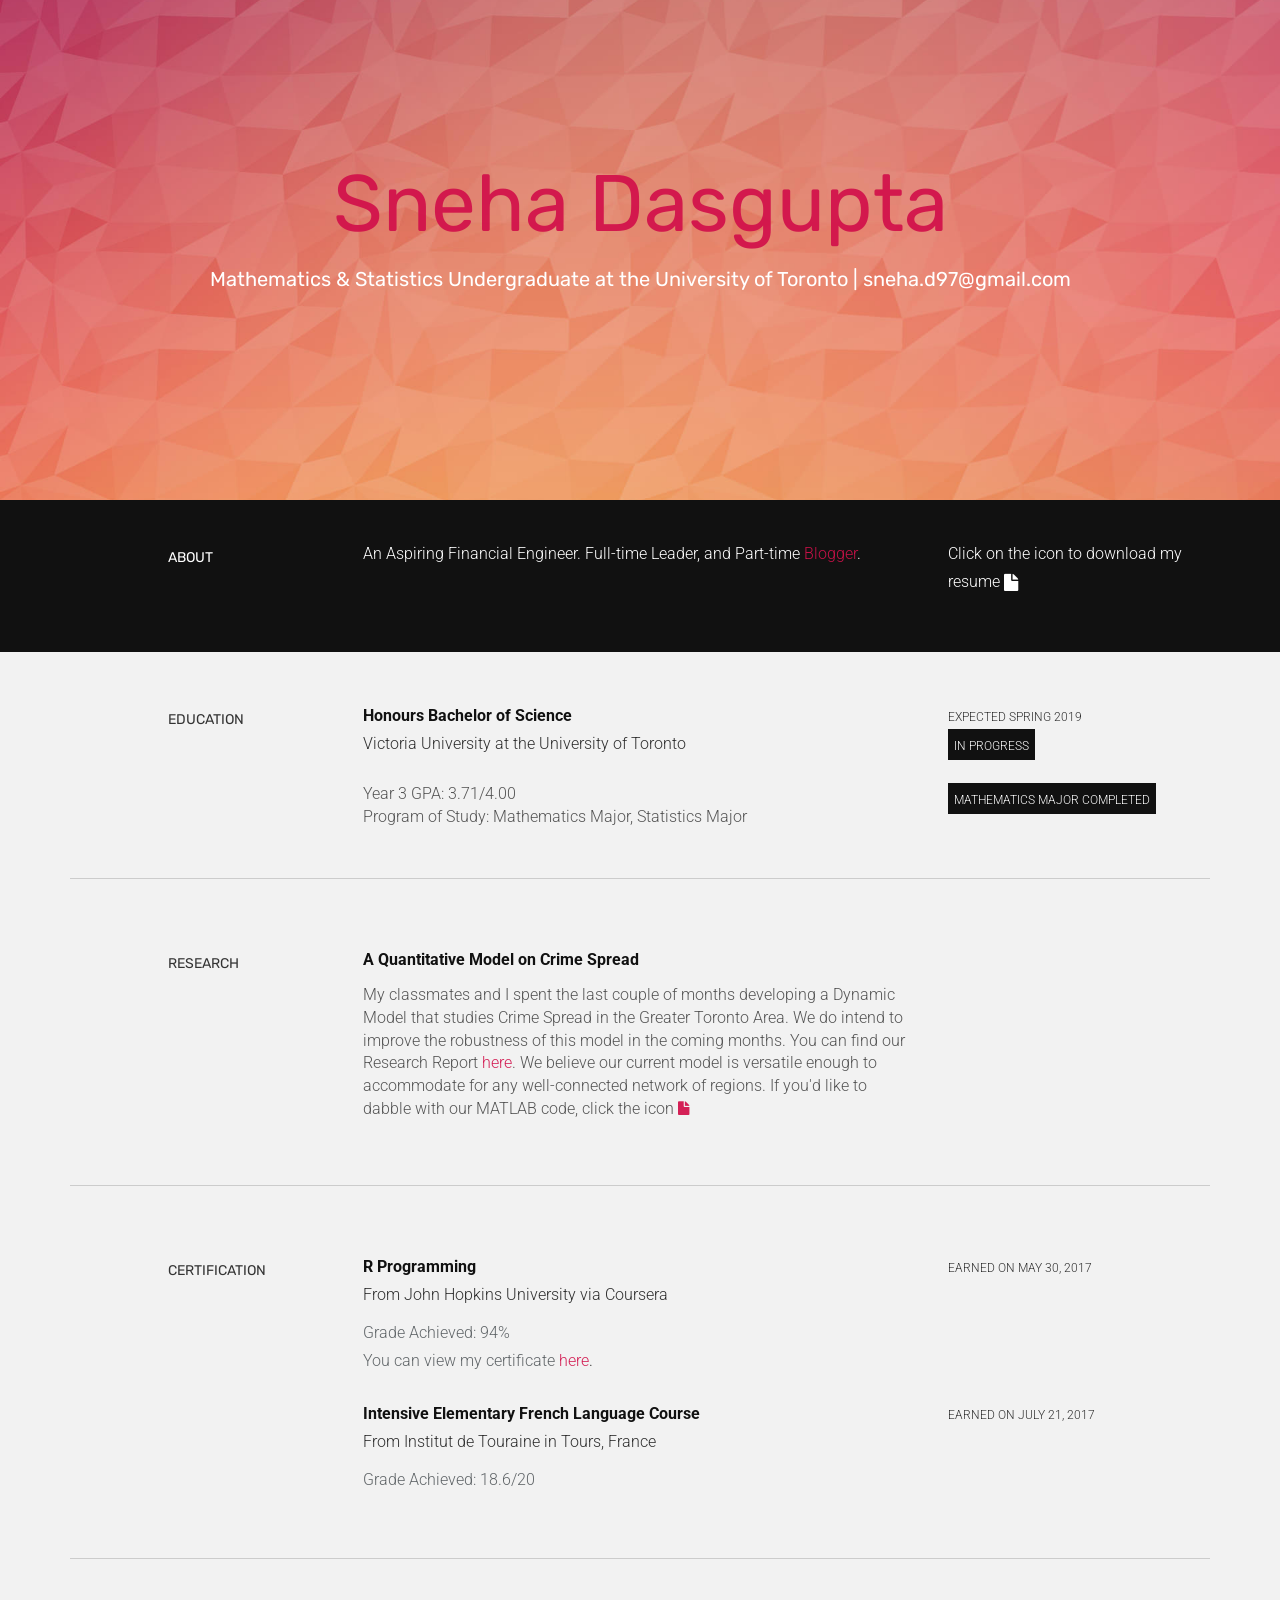
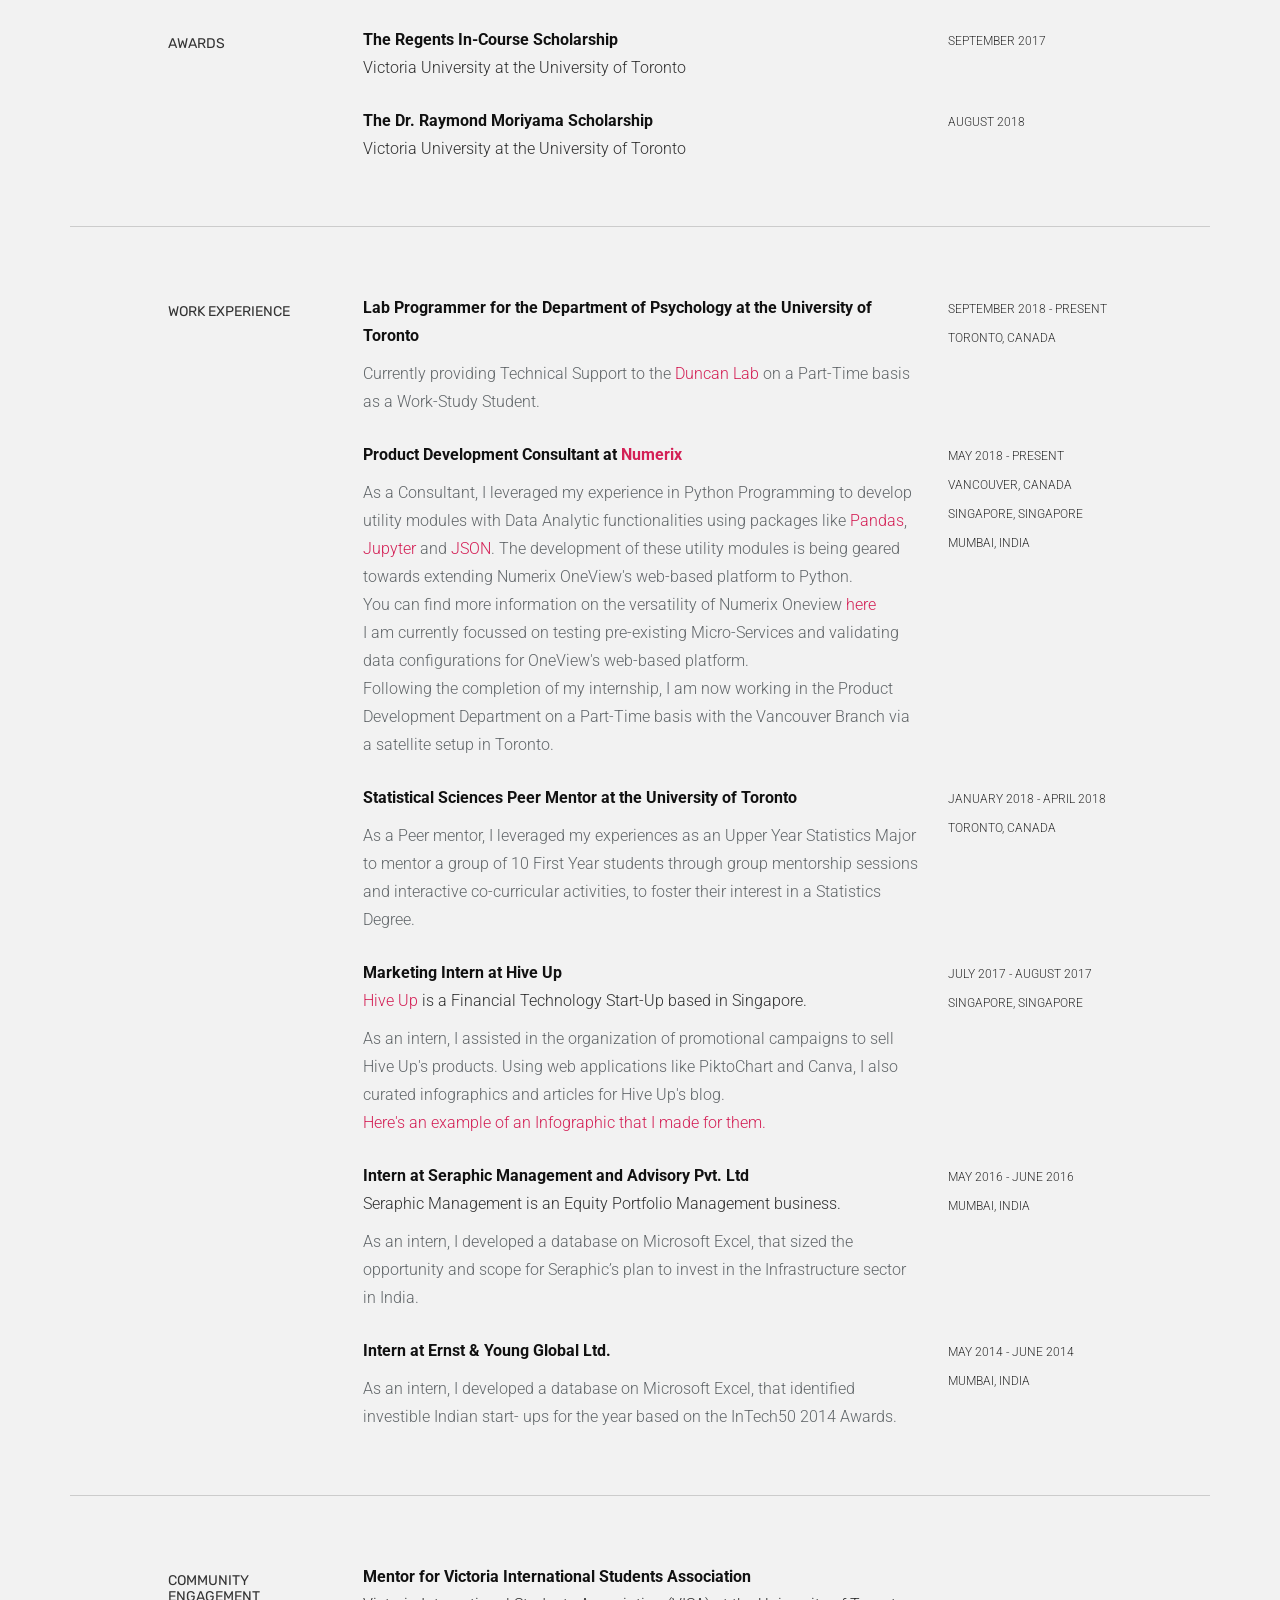
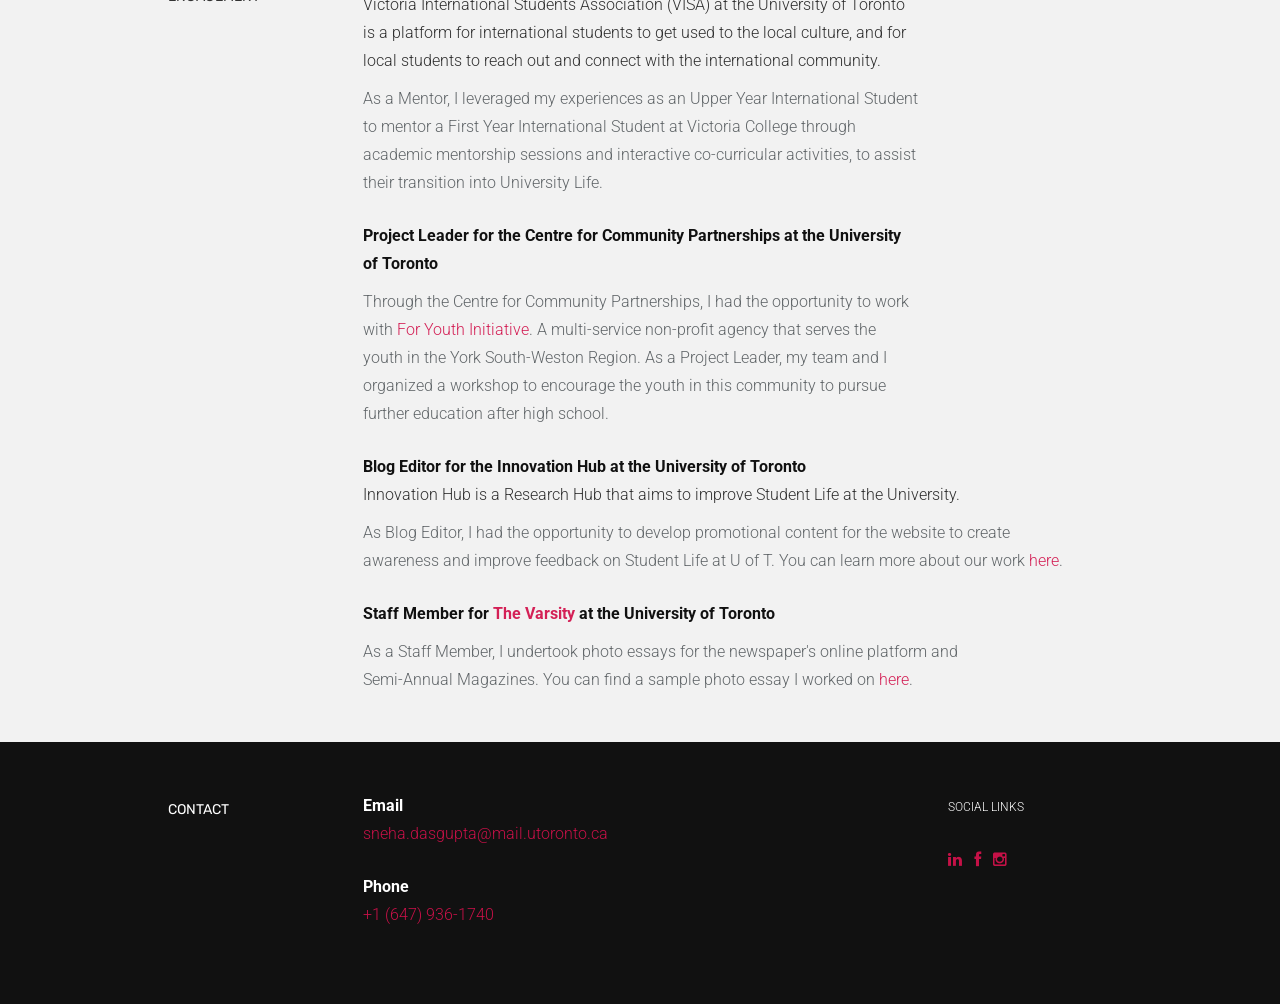
==== index.html @ b95db313 "minor edits" ====
﻿<!DOCTYPE html>
<html lang="en">
 <head>
    <meta charset="utf-8">
    <meta name="viewport" content="width=device-width, initial-scale=1.0, maximum-scale=1.0, user-scalable=no">	
    <!-- OPTIONAL: description -->
    <meta name="description" content="Personal Website">
    <!-- OPTIONAL: author -->
    <meta name="author" content="Sneha Dasgupta">
    <link rel="shortcut icon" href="favicon.ico">
    <link rel="apple-touch-icon" href="icon.png" />
   <title>Sneha Dasgupta</title>
   <!-- Bootstrap core CSS -->
   <link href="css/bootstrap.css" rel="stylesheet">
   <link rel="stylesheet" href="css/font-awesome.min.css">

   <!-- Link the main.css stylesheet -->
   <link href="css/main.css" rel="stylesheet">
   
   <!-- OPTIONAL: Google Fonts (don't forget to edit main.css also) -->
   <link href="https://fonts.googleapis.com/css?family=Roboto:300,400,700|Rubik:400" rel="stylesheet">

   <!-- HTML5 shim and Respond.js IE8 support of HTML5 elements and media queries -->
   <!--[if lt IE 9]>
     <script src="js/html5shiv.js"></script>
     <script src="js/respond.min.js"></script>
   <![endif]-->
 </head>
 <body>



   <div class="header" id="headerwrap">
     <div class="container">
       <div class="row centered">
         <div class="col-lg-12">
           <h1><a href="https://www.linkedin.com/in/sneha-dasgupta/"> Sneha Dasgupta</a></h1>
           <h3>Mathematics & Statistics Undergraduate at the University of Toronto | 
            <a href="mailto:sneha.d97@gmail.com">sneha.d97@gmail.com</a>
           </h3>
         </div><!--/.col-lg-12-->
       </div><!--/.row-->
     </div><!--/.container-->
   </div><!--/.#headerwrap-->

<section id="about" name="about"></section>
 <div class="about">
   <div class="container">
     <div class="row"> 
       <div class="col-lg-2 col-lg-offset-1">
         <h5>ABOUT</h5>
       </div>
       <div class="col-lg-6">
<p>An Aspiring Financial Engineer. Full-time Leader, and Part-time <a href="https://thehollowaesthetician.blogspot.sg/">Blogger</a>.</p>
</div>
       <div class="col-lg-3">
         <p>Click on the icon to download my resume <a href="my-resume.pdf"><i class="icon-file"></i> <sm></sm></a></p>
       </div>
 
     </div><!--/.row-->
   </div><!--/.container-->
 </div><!--/ #intro-->


<section id="resume" name="resume"></section>
  <!-- EDUCATION SECTION -->
  <div class="container desc">
    <div class="row">

        <div class="col-lg-2 col-lg-offset-1">
          <h5>EDUCATION</h5>
        </div>
        <!-- EDIT: education line 1 -->
        <div class="col-lg-6">
          <p><t>Honours Bachelor of Science</t><br/>
            Victoria University at the University of Toronto
            <!--<br/><i>Extra info here</i>-->
          </p> Year 3 GPA: 3.71/4.00
          <br />Program of Study: Mathematics Major, Statistics Major
        </div>
        <div class="col-lg-3">
          <p><sm>Expected SPRING 2019</sm><br/>
          <imp><sm>IN PROGRESS</sm></imp>
          <p><imp><sm>MATHEMATICS MAJOR COMPLETED</sm></imp></p>
          </p>
        </div>
  
    </div><!--/.row -->
    <br>
    <hr>
  </div><!--/.container -->

  <!-- RESEARCH SECTION -->
  <div class="container desc">
    <div class="row">

        <div class="col-lg-2 col-lg-offset-1">
          <h5>RESEARCH</h5>
        </div>
        <!-- EDIT: Research 1 -->
        <div class="col-lg-6">
          <p class="tight"><t> A Quantitative Model on Crime Spread </t><br/>
            </p>My classmates and I spent the last couple of months developing a Dynamic Model that studies Crime Spread in the Greater Toronto Area. 
            We do intend to improve the robustness of this model in the coming months.
            You can find our Research Report 
            <a href="Final Final Research Report.pdf">here</sm></a>.
            We believe our current model is versatile enough to accommodate for any well-connected network of regions. 
            If you'd like to dabble with our MATLAB code, click the icon <a href="crimespread_code.zip"><i class="icon-file"></i></sm></a>
          </p>
        </div>
      </div><!--/.row -->
      <br>
      <hr>
    </div><!--/.container -->
        

  <!-- CERTIFICATION SECTION -->
  <div class="container desc">
    <div class="row">

        <div class="col-lg-2 col-lg-offset-1">
          <h5>CERTIFICATION</h5>
        </div>
        <!-- EDIT: Certification 1 -->
        <div class="col-lg-6">
          <p class="tight"><t>R Programming </t><br/>
            From John Hopkins University via Coursera <br/>
          </p>
          <p><more>Grade Achieved: 94%
             <br />You can view my certificate <a href="https://www.coursera.org/account/accomplishments/certificate/DACB7MJFT7QN">here</a></more>.</p>
        </div>
        <div class="col-lg-3">
          <p><sm>Earned on May 30, 2017 <br />
        </div>
        
        <!-- EDIT: Certification 2-->
        <div class="col-lg-6 col-lg-offset-3">
          <p class="tight"><t>Intensive Elementary French Language Course</t><br/>
            From Institut de Touraine in Tours, France<br/>
          </p>
          <p><more>Grade Achieved: 18.6/20 </more></p>
        </div>
        <div class="col-lg-3">
          <p><sm>Earned on July 21, 2017 <br />
        </div>
    </div><!--/.row -->
    <br>
    <hr>
  </div><!--/.container -->

  <!-- AWARDS SECTION -->
  <div class="container desc">
    <div class="row">
        <div class="col-lg-2 col-lg-offset-1">
          <h5>AWARDS</h5>
        </div>

        <!-- EDIT: awards line 1-->
        <div class="col-lg-6">
          <p><t>The Regents In-Course Scholarship</t><br/>
            Victoria University at the University of Toronto<br/>
          </p>
        </div>
        <div class="col-lg-3">
          <p><sm>SEPTEMBER 2017</sm></p>
        </div>
        <div class="col-lg-6 col-lg-offset-3">
          <p><t>The Dr. Raymond Moriyama Scholarship</t><br/>
            Victoria University at the University of Toronto<br/>
          </p>
        </div>
        <div class="col-lg-3">
          <p><sm>AUGUST 2018</sm></p>
        </div>
    
    </div><!--/.row -->
    <br>
    <hr>
  </div><!--/.container -->
  
  <!-- WORK SECTION -->
  <div class="container desc">
    <div class="row">

        <div class="col-lg-2 col-lg-offset-1">
          <h5>WORK EXPERIENCE</h5>
        </div>
        <!-- EDIT: work line 1 -->
        <div class="col-lg-6">
          <p class="tight">
              <t>Lab Programmer for the Department of Psychology at the University of Toronto</t><br />
          </p>
          <p>
              <more>
                Currently providing Technical Support to the <a href="http://duncanlab.org/">Duncan Lab</a> on a Part-Time basis as a Work-Study Student.
</more>
          </p>
      </div>
        <div class="col-lg-3"> 
          <p><sm>SEPTEMBER 2018 - PRESENT <br />TORONTO, CANADA</sm></p>
      </div>
        <div class="col-lg-6 col-lg-offset-3">
            <p class="tight">
                <t>Product Development Consultant at<a href="http://www.numerix.com/"> Numerix</a></t><br />
            </p>
            <p>
                <more>
                    As a Consultant, I leveraged my experience in Python Programming to develop utility modules with Data Analytic functionalities using packages like <a href="https://pandas.pydata.org/pandas-docs/stable/index.html"> Pandas</a>, <a href="https://jupyter-notebook.readthedocs.io/en/stable/">
    Jupyter</a> and <a href="https://docs.python.org/3/library/json.html">JSON</a>. The development of these utility modules is being geared towards extending Numerix OneView's web-based platform to Python.<br /> You can find more information on the versatility of Numerix Oneview <a href="https://www.numerix.com/product/numerix-oneview-enterprise-platform"> here</a><br />
    I am currently focussed on testing pre-existing Micro-Services and validating data configurations for OneView's web-based platform.<br />
    Following the completion of my internship, I am now working in the Product Development Department on a Part-Time basis with the Vancouver Branch via a satellite setup in Toronto.
</more>
            </p>
        </div>
          <div class="col-lg-3"> 
            <p><sm>MAY 2018 - PRESENT <br />VANCOUVER, CANADA<br />
           SINGAPORE, SINGAPORE<br /> MUMBAI, INDIA</sm></p>
        </div>

        <!-- EDIT: work line 2-->
        <div class="col-lg-6 col-lg-offset-3">
          <p class="tight"><t>Statistical Sciences Peer Mentor at the University of Toronto</t><br/>
          </p>
          <p><more> As a Peer mentor, I leveraged my experiences as an Upper Year Statistics Major to mentor a group of 10 First Year students through group
            mentorship sessions and interactive co-curricular activities, to foster their interest in a Statistics Degree.</more></p>
        </div>
        <div class="col-lg-3">
          <p><sm>JANUARY 2018 - APRIL 2018 <br />
         TORONTO, CANADA</sm></p>
        </div>

         <!-- EDIT: work line 3-->
         <div class="col-lg-6 col-lg-offset-3">
          <p class="tight"><t>Marketing Intern at Hive Up</t><br/>
            <a href="http://hive-up.com/">Hive Up</a> is a Financial Technology Start-Up based in Singapore. <br/>
          </p>
          <p><more>As an intern, I assisted in the organization of promotional campaigns to sell Hive Up's products. Using web applications like PiktoChart and Canva, I also curated infographics and articles for Hive Up's blog.<br/>
            <a href="http://hive-up.com/2017/08/18/what-is-a-fintech/">Here's an example of an Infographic that I made for them. </a> </more></p>
        </div>
        <div class="col-lg-3">
          <p><sm>JULY 2017 - AUGUST 2017 <br />
          SINGAPORE, SINGAPORE</sm></p>
        </div>

        <!-- EDIT: work line 4-->
        <div class="col-lg-6 col-lg-offset-3">
          <p class="tight"><t>Intern at Seraphic Management and Advisory Pvt. Ltd</t><br/>
            Seraphic Management is an Equity Portfolio Management business. <br/>
          </p>
          <p><more>As an intern, I developed a database on Microsoft Excel, that sized the opportunity and scope for Seraphic’s plan to invest in the Infrastructure sector in India. </more></p>
        </div>
        <div class="col-lg-3">
          <p><sm>MAY 2016 - JUNE 2016 <br />
          MUMBAI, INDIA</sm></p>
        </div>

        <!-- EDIT: work line 5-->
        <div class="col-lg-6 col-lg-offset-3">
          <p class="tight"><t>Intern at Ernst & Young Global Ltd.</t><br/>
          </p>
          <p><more>As an intern, I developed a database on Microsoft Excel, that identified investible Indian start-
            ups for the year based on the InTech50 2014 Awards.<br/> </more></p>
        </div>
        <div class="col-lg-3">
          <p><sm>MAY 2014 - JUNE 2014 <br />
          MUMBAI, INDIA</sm></p>
        </div>
        
    </div><!--/.row -->
    <br>
    <hr>
  </div><!--/.container -->

  <!-- COMMUNITY ENGAGEMENT SECTION -->
  <div class="container desc">
      <div class="row">

          <div class="col-lg-2 col-lg-offset-1">
              <h5>COMMUNITY ENGAGEMENT</h5>
          </div>
          <!-- EDIT: community engagement line 1 -->
          <div class="col-lg-6">
              <p class="tight">
                  <t>Mentor for Victoria International Students Association</t><br />
                  Victoria International Students Association (VISA) at the University of Toronto is a platform for international students to get used to the local culture, and for local students to reach out and connect with the international community.
              <p>
                  <more>
                      As a Mentor, I leveraged my experiences as an Upper Year International Student to mentor a First Year International Student at Victoria College through academic
                      mentorship sessions and interactive co-curricular activities, to assist their transition into University Life.
                  </more>
              </p>

          </div>
          <!-- EDIT: community engagement line 2-->
          <div class="col-lg-6 col-lg-offset-3">
              <p class="tight"><t>Project Leader for the Centre for Community Partnerships at the University of Toronto</t><br />
              <p>
                  <more>
                      Through the Centre for Community Partnerships, I had the opportunity to work with
                      <a href="http://www.foryouth.ca/">For Youth Initiative</a>. A multi-service non-profit agency that serves the youth in the York South-Weston Region.
                      As a Project Leader, my team and I organized a workshop to encourage the youth in this community to pursue further education after high school.
                  </more>
              </p>

          </div>

          <div class="col-lg-10 col-lg-offset-3">
              <p class="tight">
                  <t>Blog Editor for the Innovation Hub at the University of Toronto</t><br />
                  Innovation Hub is a Research Hub that aims to improve Student Life at the University.
              </p>
              <p>
                  <more>
                      As Blog Editor, I had the opportunity to develop promotional content for the website to create
                      <br /> awareness and improve feedback on Student Life at U of T. You can learn more
                      about our work
                      <a href="http://blogs.studentlife.utoronto.ca/innovationhub/">here</a>.
                  </more>
              </p>
          </div>
          <div class="col-lg-10 col-lg-offset-3">
              <p class="tight">
                  <t>Staff Member for <a href="">The Varsity</a> at the University of Toronto</t><br />
              </p>
              <p>
                  <more>
                      As a Staff Member, I undertook photo essays for the newspaper's online platform and </br> Semi-Annual Magazines. You can find a sample photo essay I worked on 
                      <a href="https://thevarsity.ca/2015/10/15/in-photos-we-day-toronto-2015/">here</a>.
                  </more>
              </p>
          </div>
      </div><!--/.row -->
      <br>
    </div><!--/.container -->


</body>

<section id="contact" name="contact"></section>
	<!--FOOTER DESCRIPTION -->
	<div id="footwrap" class="footer">
		<div class="container">
			<div class="row">
			
				<div class="col-lg-2 col-lg-offset-1">
					<h5>CONTACT</h5>
				</div>
				<!-- EDIT: email -->
				<div class="col-lg-6">
					<p><t>Email</t><br/>
						<a href="mailto:sneha.dasgupta@mail.utoronto.ca" class="mail">sneha.dasgupta@mail.utoronto.ca</a> <br/>
					</p>
					<!-- EDIT: phone number -->
					<p><t>Phone</t><br/>
						<a href="tel:+16479361740" class="tel">+1 (647) 936-1740</a> <br/>
					</p>
				</div>
				<div class="col-lg-3">
					<p><sm>SOCIAL LINKS</sm></p>
					<p>
            <!-- EDIT: Social Links. Replace # with your URL for each -->
            <a href="www.linkedin.com/in/sneha-dasgupta" target="_blank"><i class="icon-linkedin"></i></a>
            <a href="https://www.facebook.com/snehahahax" target="_blank"><i class="icon-facebook"></i></a>
						<a href="https://www.instagram.com/snehahah_/" target="_blank"><i class="icon-instagram"></i></a>
					</p>
				</div>
			</div><!--/.row -->
		</div><!--/.container -->
	</div><!--/ #footer -->


</html>
---- css/main.css ----
body {
  background-color: #f2f2f2;
  font-family: 'Roboto', sans-serif; /* OPTIONAL: Google Fonts - base font */
  font-weight: 300;
  font-size: 16px;
  color: #555;

  -webkit-font-smoothing: antialiased;
  -webkit-overflow-scrolling: touch;
}

/* Titles */
h1, h2, h3, h4, h5, h6 {
  font-family: 'Rubik', sans-serif; /* OPTIONAL: Google Fonts - title font */
  font-weight: 400;
  color: #333;
}

/* Paragraph & Typographic */
p {
  line-height: 28px;
  margin-bottom: 25px;
}

.centered {
    text-align: center;
}

/* Links */
a {
  color: rgba(209, 17, 75, 0.938);
  word-wrap: break-word;

  -webkit-transition: color 0.1s ease-in, background 0.1s ease-in;
  -moz-transition: color 0.1s ease-in, background 0.1s ease-in;
  -ms-transition: color 0.1s ease-in, background 0.1s ease-in;
  -o-transition: color 0.1s ease-in, background 0.1s ease-in;
  transition: color 0.1s ease-in, background 0.1s ease-in;
}

a:hover,
a:focus {
  color: #77112b;
  text-decoration: none;
  outline: 0;
}

a:before,
a:after {
  -webkit-transition: color 0.1s ease-in, background 0.1s ease-in;
  -moz-transition: color 0.1s ease-in, background 0.1s ease-in;
  -ms-transition: color 0.1s ease-in, background 0.1s ease-in;
  -o-transition: color 0.1s ease-in, background 0.1s ease-in;
  transition: color 0.1s ease-in, background 0.1s ease-in;
}

 hr {
  display: block;
  height: 1px;
  border: 0;
  border-top: 1px solid #ccc;
  margin: 1em 0;
  padding: 0;
}

/*---------------------------------------------------
  SECTION WRAPS
---------------------------------------------------*/

/* Header Wrap */
.header {
  background: #1CBCAD;
  background: url(../images/header-bg-3.jpg) no-repeat center top;
  padding-top:140px;
  text-align:center;
  background-attachment: relative;
  background-position: center center;
  min-height: 500px;
  width: 100%;
  
  -webkit-background-size: 100%;
  -moz-background-size: 100%;
  -o-background-size: 100%;
  background-size: 100%;

  -webkit-background-size: cover;
  -moz-background-size: cover;
  -o-background-size: cover;
  background-size: cover;
}

.header h1 {
  font-size: 80px;
  color: white;
  background: rgba(0,0,0,0);
}

.header h3 {
  font-size: 20px;
  color: white;
}

.header h3 a {
  color: #fff;
}

/* About Wrap */
.about {
  background: #111111;
  padding-top: 40px;
  padding-bottom: 30px;
  color: white;
} 

.about h5, p {
  color: white;
}

.about i {
  color: white;
  font-size: 20px;
  padding-right: 8px;
  vertical-align: middle;
}

.footer {
  background: #111111;
  padding-top: 50px;
  padding-bottom: 50px;
}

.footer p {
  color: white;
}

.footer h5 {
  color: white;
}

.footer t {
  font-weight: 700;
}

/* social icons: */
.footer i {
  padding-right: 8px;
  /*color: #1abc9c;*/
}

/* Global Values */

.desc {
  padding-top: 50px;
}

.desc p {
  color: #2f2f2f;
}

.desc t {
  color: #111111;
  font-weight: 700;
}

.desc imp {
  padding: 6px;
  color: white;
  background: #111111;
}

.desc more {
  color: #616669;
}


sm {
  font-size: 12px;
}

.desc .col-lg-3 {
  text-transform: uppercase;
}

.container .row p.tight {
  margin-bottom: 10px;
}

/* define some CSS3 animations: */
body {
  /* Addresses a small issue in webkit: http://bit.ly/NEdoDq */
  -webkit-backface-visibility: hidden;
}

.animated {
  -webkit-animation-duration: 1s;
  -moz-animation-duration: 1s;
  -o-animation-duration: 1s;
  animation-duration: 1s;
  -webkit-animation-fill-mode: both;
  -moz-animation-fill-mode: both;
  -o-animation-fill-mode: both;
  animation-fill-mode: both;
}

@-webkit-keyframes fadeIn {
  0% {
    opacity: 0; 
  }

  100% {
    opacity: 1; 
  }
}

@-moz-keyframes fadeIn {
  0% {
    opacity: 0;
  }

  100% {
    opacity: 1;
  }
}

@-o-keyframes fadeIn {
  0% {
    opacity: 0;
  }

  100% {
    opacity: 1;
  }
}

@keyframes fadeIn {
  0% {
    opacity: 0;
  }

  100% {
    opacity: 1;
  } 
}

.fadeIn {
  -webkit-animation-name: fadeIn;
  -moz-animation-name: fadeIn;
  -o-animation-name: fadeIn;
  animation-name: fadeIn;
}

/* 1 */
@-webkit-keyframes fadeInUp {
  0% {
    opacity: 0;
    -webkit-transform: translateY(20px);
  }

  100% {
    opacity: 1;
    -webkit-transform: translateY(0);
  }
}

@-moz-keyframes fadeInUp {
  0% {
    opacity: 0;
    -moz-transform: translateY(20px);
  }

  100% {
    opacity: 1;
    -moz-transform: translateY(0);
  }
}

@-o-keyframes fadeInUp {
  0% {
    opacity: 0;
    -o-transform: translateY(20px);
  }

  100% {
    opacity: 1;
    -o-transform: translateY(0);
  }
}

@keyframes fadeInUp {
  0% {
    opacity: 0;
    transform: translateY(20px);
  }

  100% {
    opacity: 1;
    transform: translateY(0);
  }
}

.fadeInUp {
  -webkit-animation-name: fadeInUp;
  -moz-animation-name: fadeInUp;
  -o-animation-name: fadeInUp;
  animation-name: fadeInUp;
  }
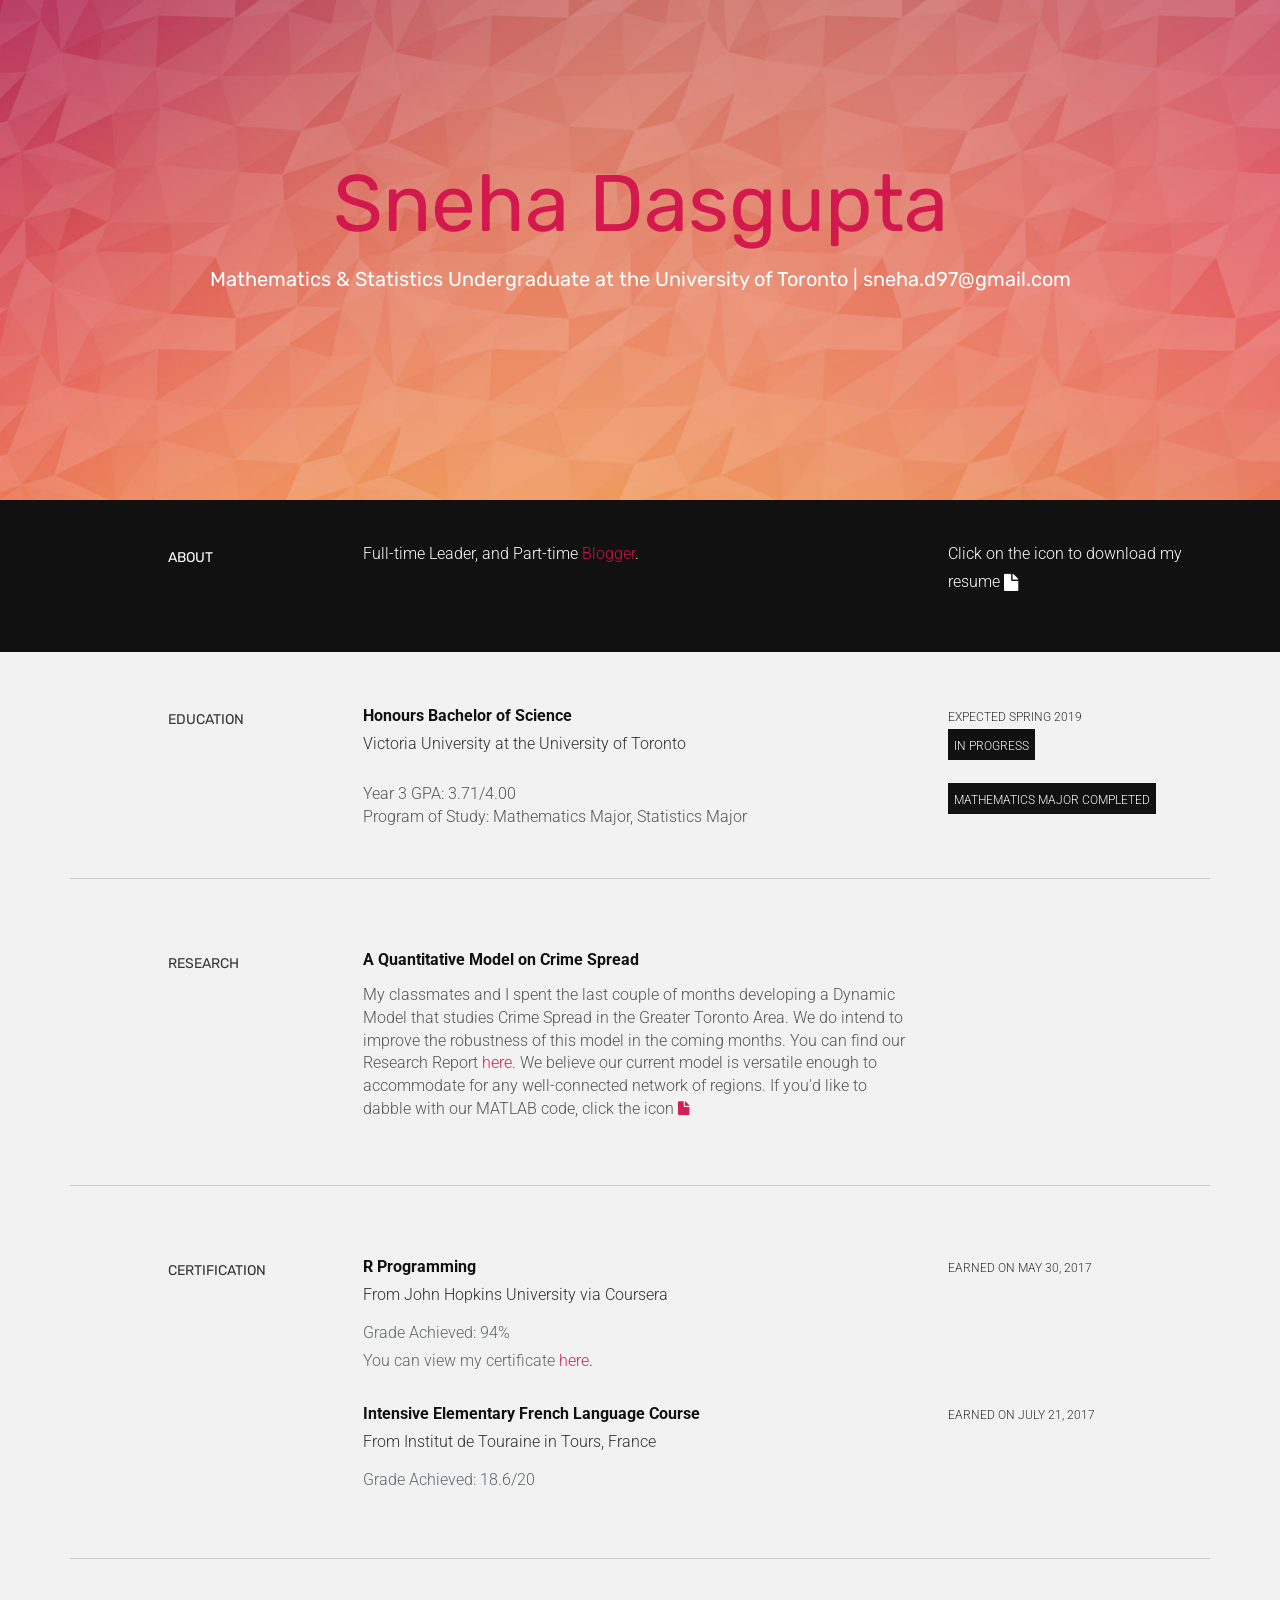
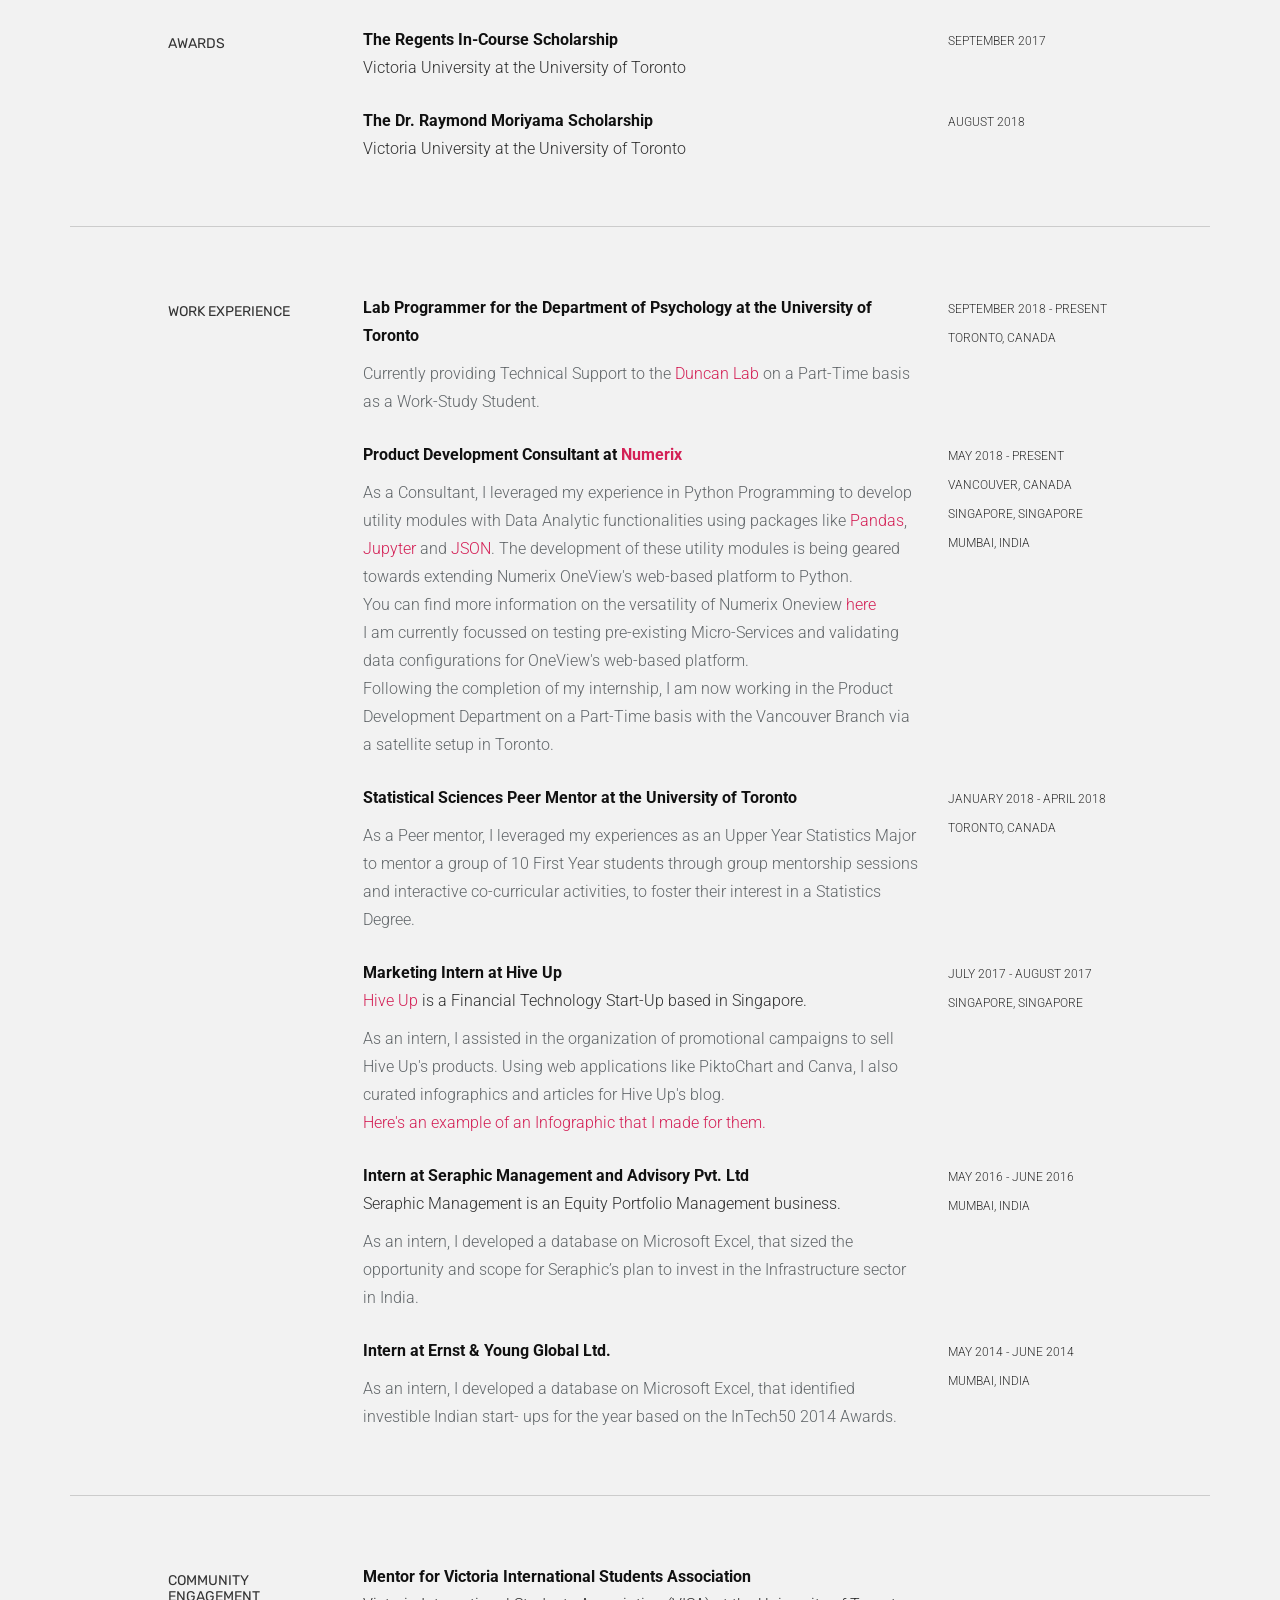
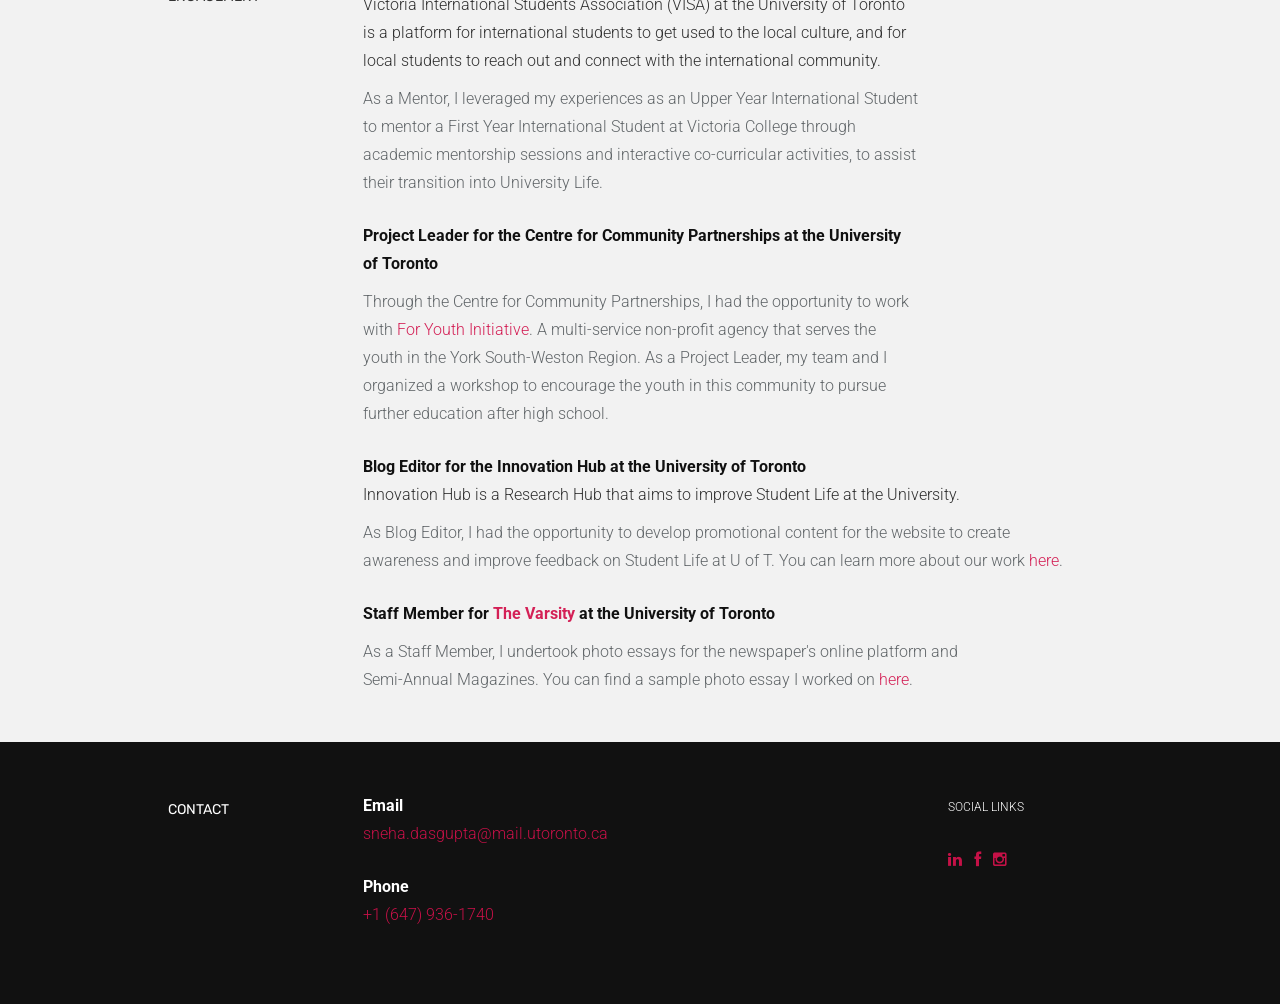
==== commit a976bf9e: "minor edit" ====
--- a/index.html
+++ b/index.html
@@ -51,7 +51,7 @@
          <h5>ABOUT</h5>
        </div>
        <div class="col-lg-6">
-<p>An Aspiring Financial Engineer. Full-time Leader, and Part-time <a href="https://thehollowaesthetician.blogspot.sg/">Blogger</a>.</p>
+<p>Full-time Leader, and Part-time <a href="https://thehollowaesthetician.blogspot.sg/">Blogger</a>.</p>
 </div>
        <div class="col-lg-3">
          <p>Click on the icon to download my resume <a href="my-resume.pdf"><i class="icon-file"></i> <sm></sm></a></p>
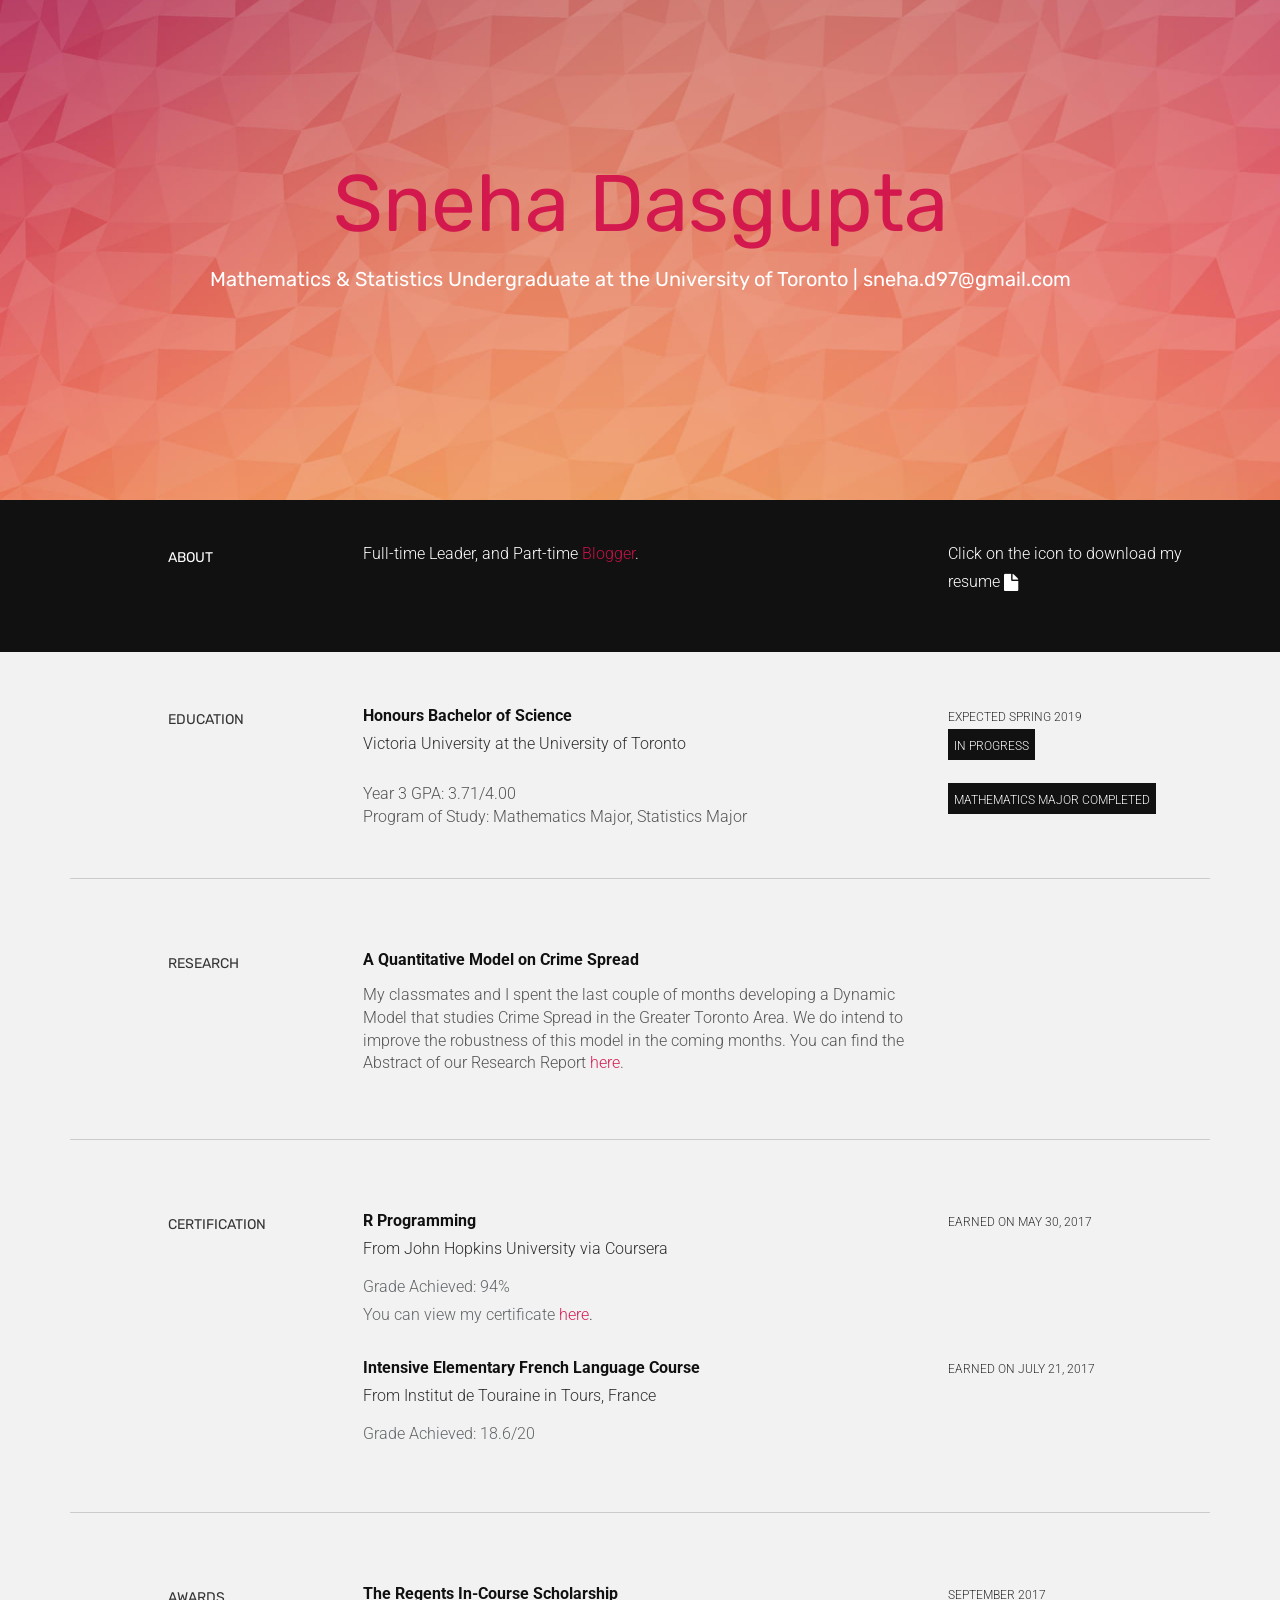
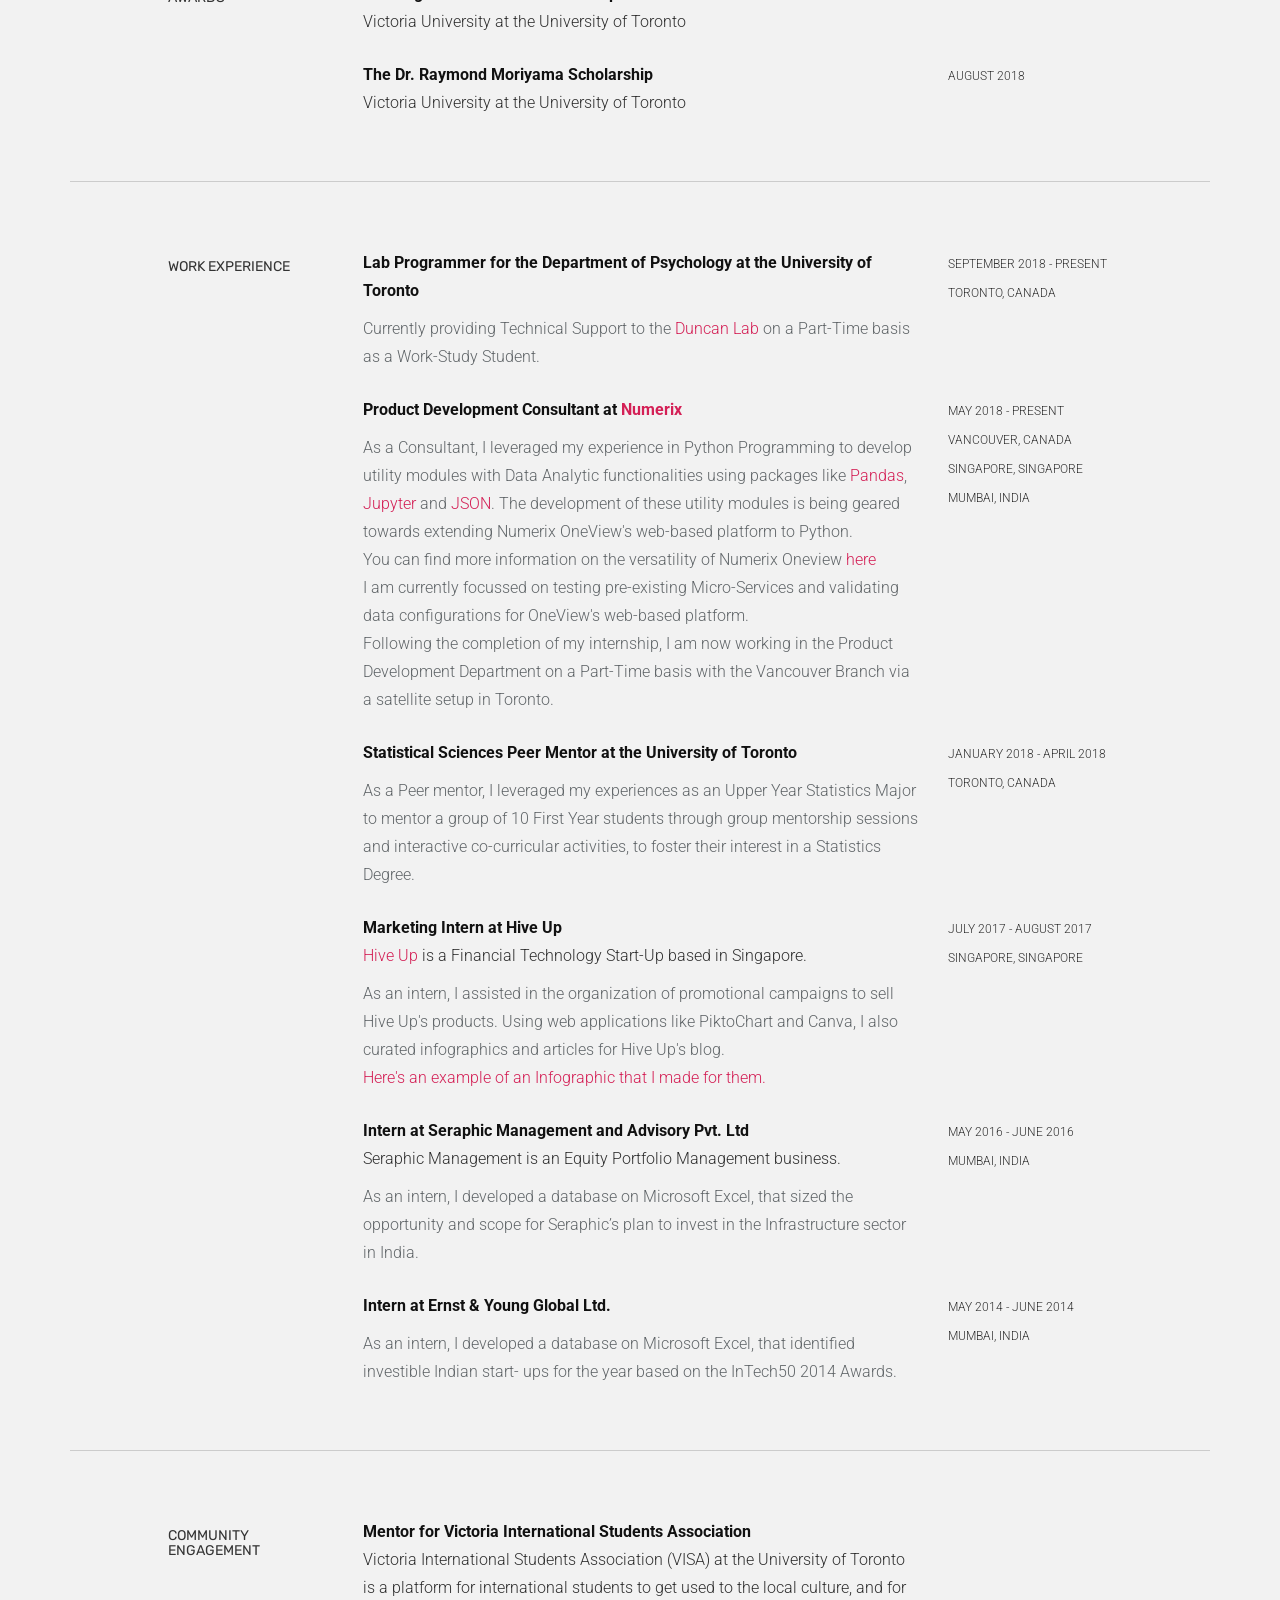
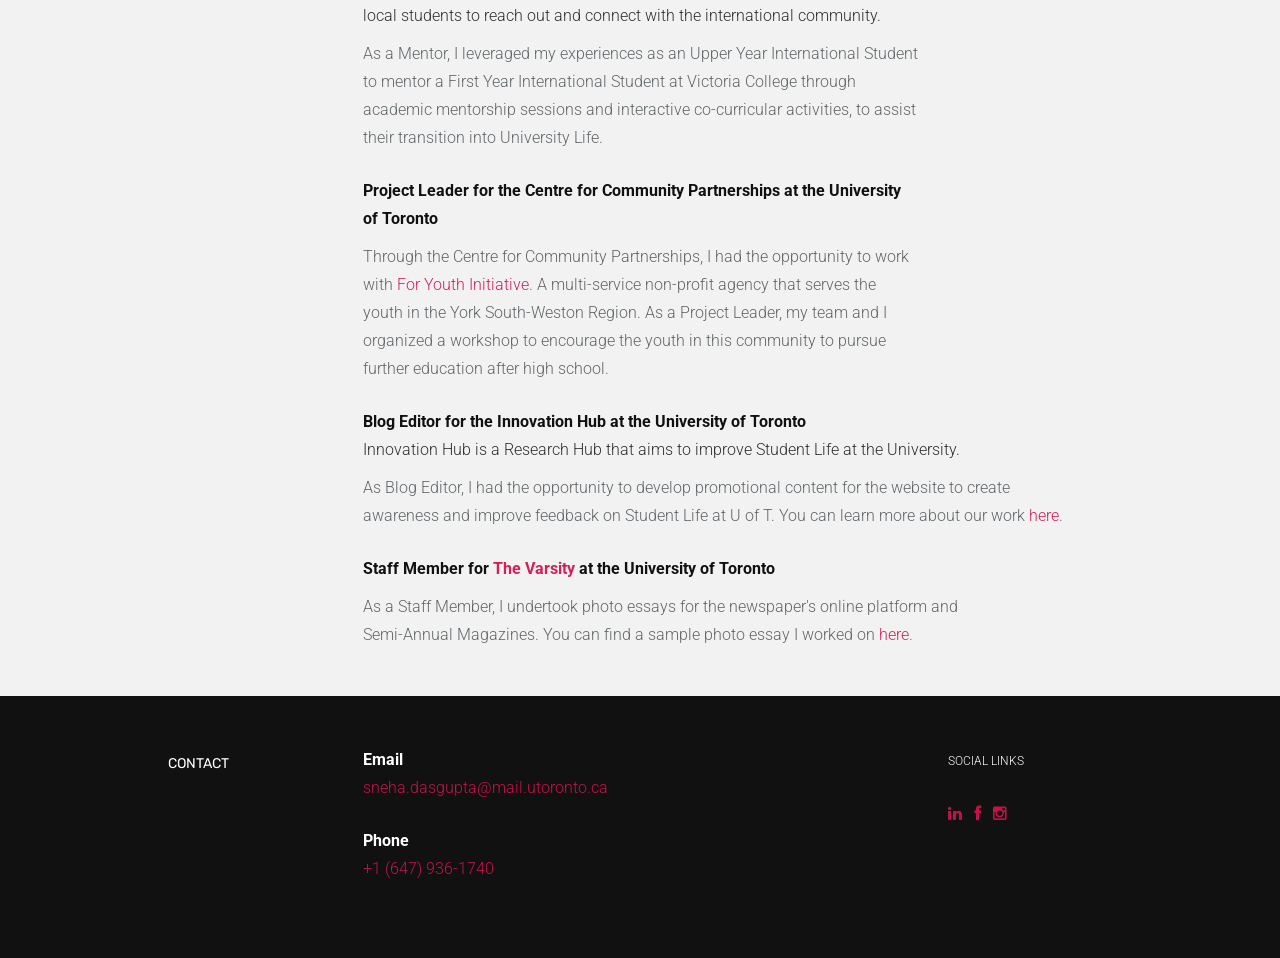
==== commit 979b5c01: "edited research paper stuff" ====
--- a/index.html
+++ b/index.html
@@ -102,10 +102,8 @@
           <p class="tight"><t> A Quantitative Model on Crime Spread </t><br/>
             </p>My classmates and I spent the last couple of months developing a Dynamic Model that studies Crime Spread in the Greater Toronto Area. 
             We do intend to improve the robustness of this model in the coming months.
-            You can find our Research Report 
-            <a href="Final Final Research Report.pdf">here</sm></a>.
-            We believe our current model is versatile enough to accommodate for any well-connected network of regions. 
-            If you'd like to dabble with our MATLAB code, click the icon <a href="crimespread_code.zip"><i class="icon-file"></i></sm></a>
+            You can find the Abstract of our Research Report 
+            <a href="REVISED ABSTRACT.pdf">here</sm></a>.
           </p>
         </div>
       </div><!--/.row -->
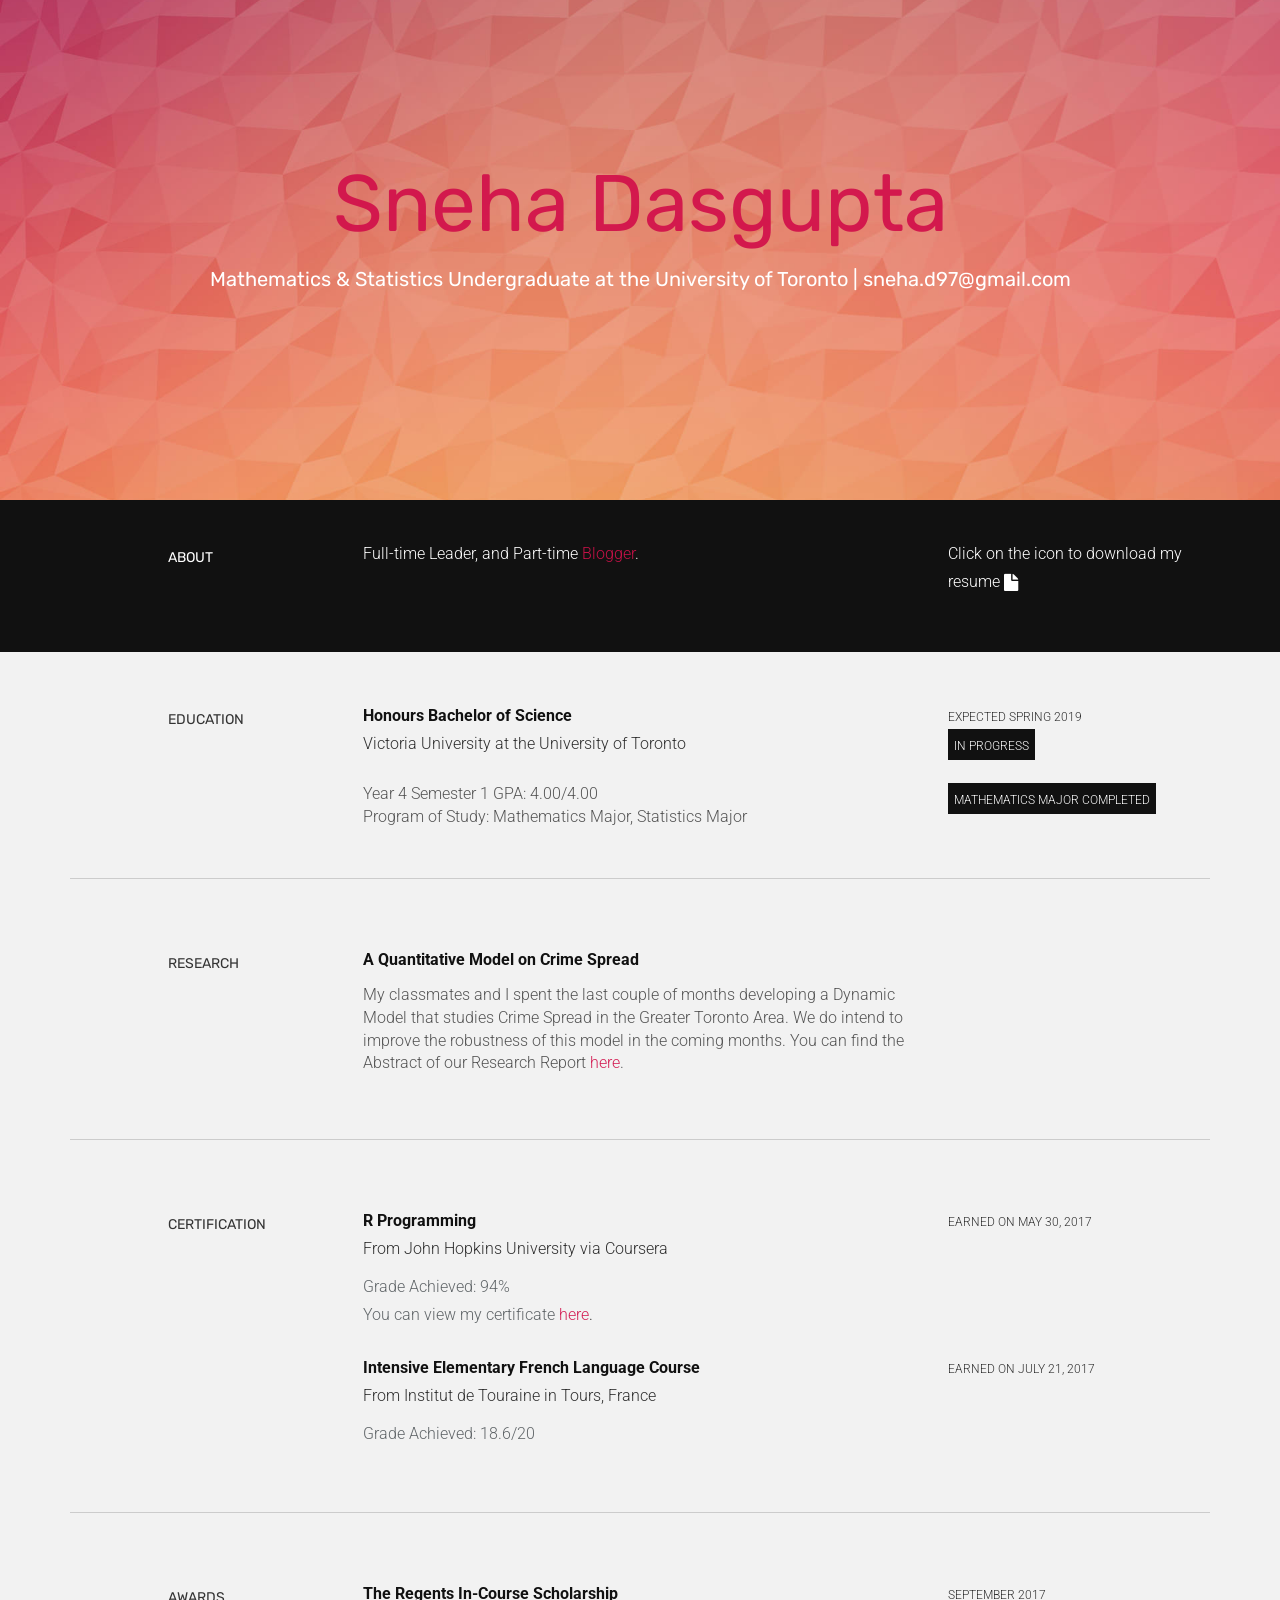
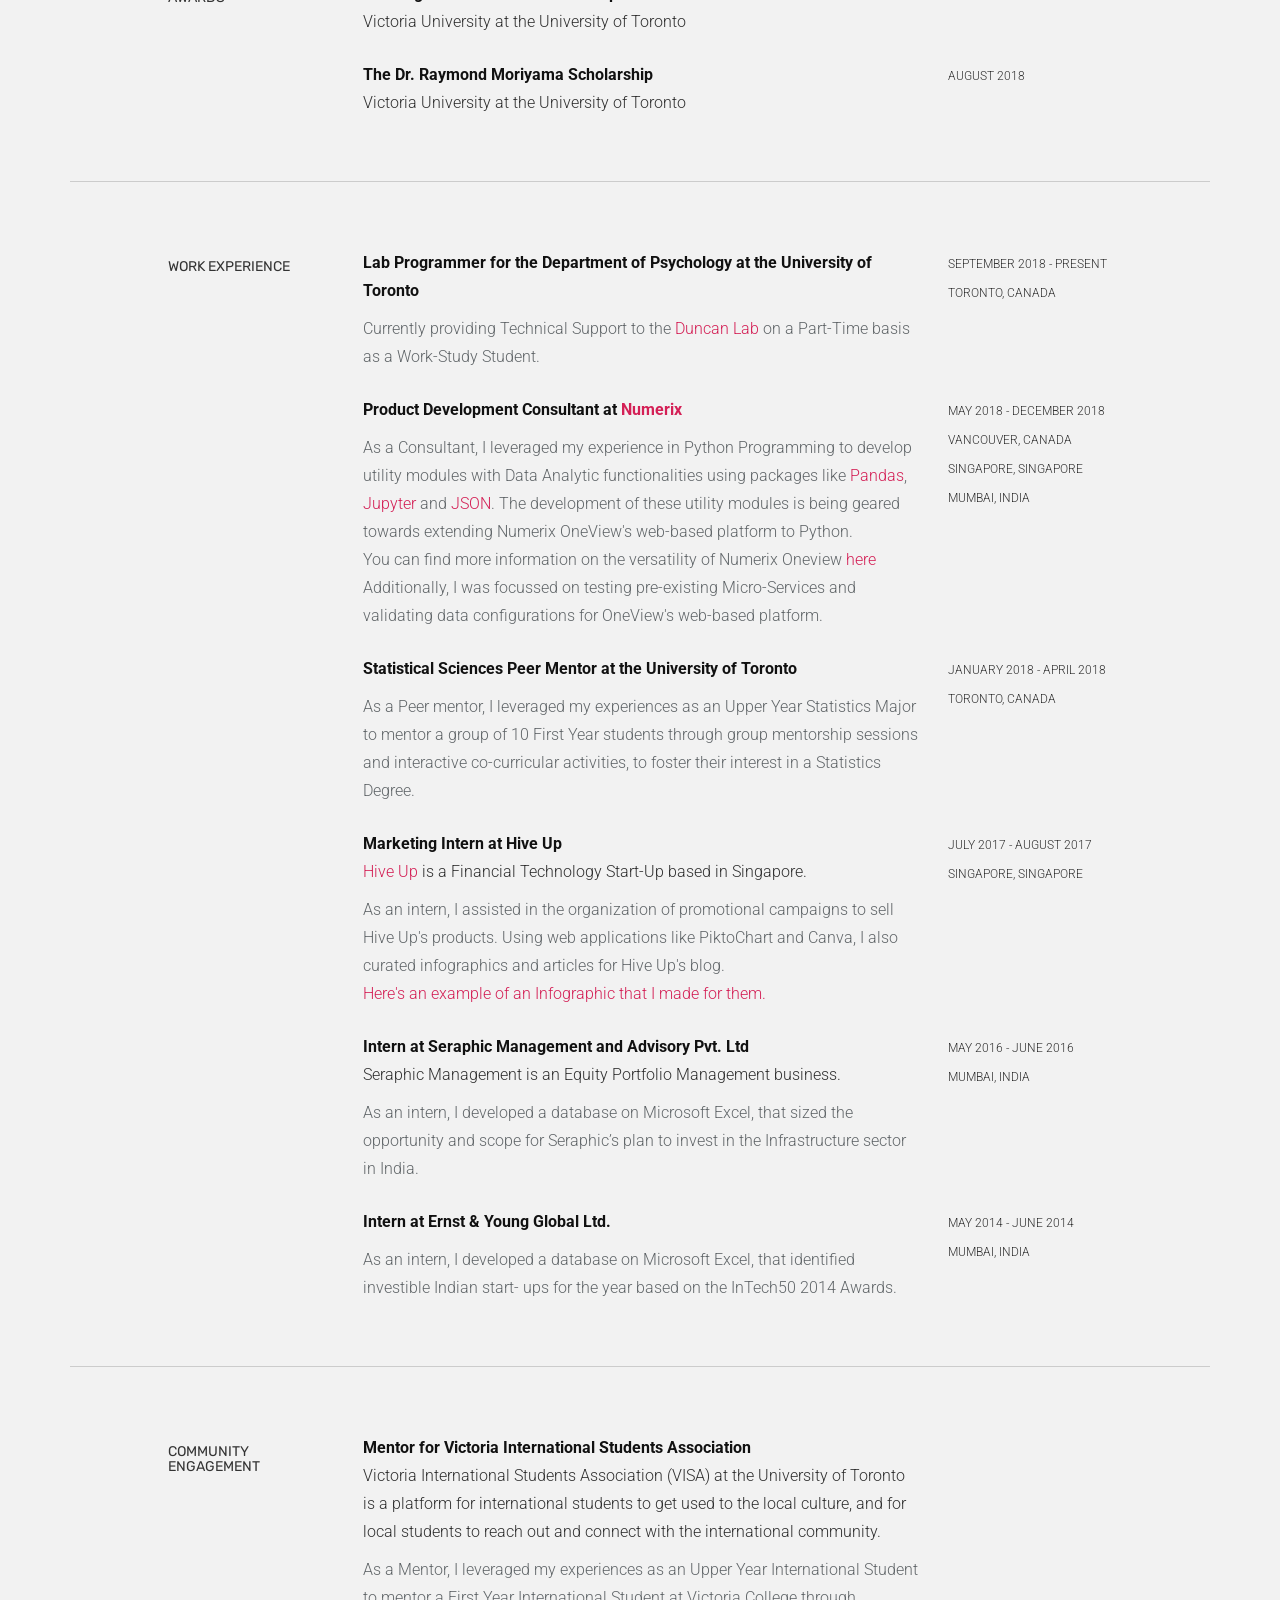
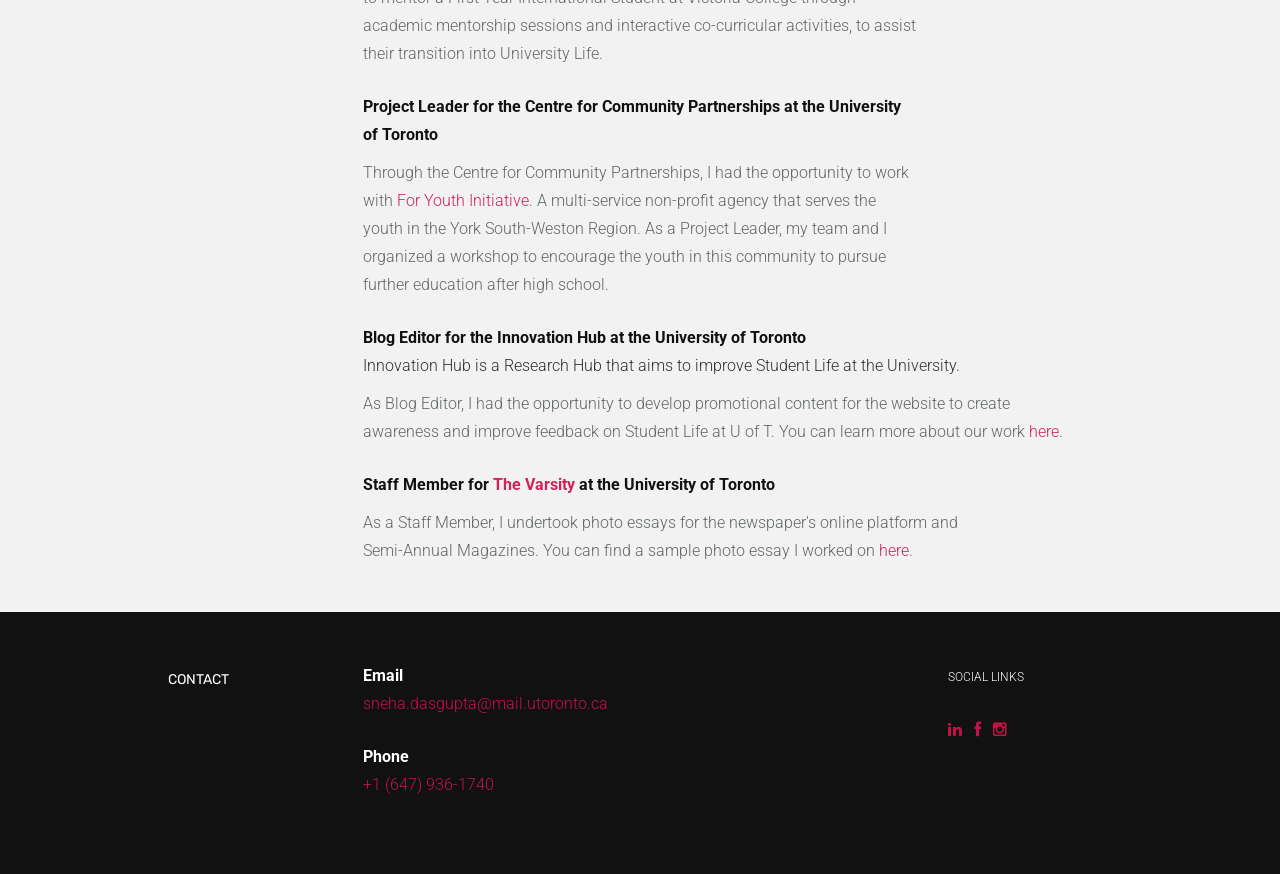
==== commit 7a79ab81: "Update index.html" ====
--- a/index.html
+++ b/index.html
@@ -75,7 +75,7 @@
           <p><t>Honours Bachelor of Science</t><br/>
             Victoria University at the University of Toronto
             <!--<br/><i>Extra info here</i>-->
-          </p> Year 3 GPA: 3.71/4.00
+          </p> Year 4 Semester 1 GPA: 4.00/4.00
           <br />Program of Study: Mathematics Major, Statistics Major
         </div>
         <div class="col-lg-3">
@@ -205,13 +205,12 @@
                 <more>
                     As a Consultant, I leveraged my experience in Python Programming to develop utility modules with Data Analytic functionalities using packages like <a href="https://pandas.pydata.org/pandas-docs/stable/index.html"> Pandas</a>, <a href="https://jupyter-notebook.readthedocs.io/en/stable/">
     Jupyter</a> and <a href="https://docs.python.org/3/library/json.html">JSON</a>. The development of these utility modules is being geared towards extending Numerix OneView's web-based platform to Python.<br /> You can find more information on the versatility of Numerix Oneview <a href="https://www.numerix.com/product/numerix-oneview-enterprise-platform"> here</a><br />
-    I am currently focussed on testing pre-existing Micro-Services and validating data configurations for OneView's web-based platform.<br />
-    Following the completion of my internship, I am now working in the Product Development Department on a Part-Time basis with the Vancouver Branch via a satellite setup in Toronto.
+    Additionally, I was focussed on testing pre-existing Micro-Services and validating data configurations for OneView's web-based platform.
 </more>
             </p>
         </div>
           <div class="col-lg-3"> 
-            <p><sm>MAY 2018 - PRESENT <br />VANCOUVER, CANADA<br />
+            <p><sm>MAY 2018 - DECEMBER 2018 <br />VANCOUVER, CANADA<br />
            SINGAPORE, SINGAPORE<br /> MUMBAI, INDIA</sm></p>
         </div>
 
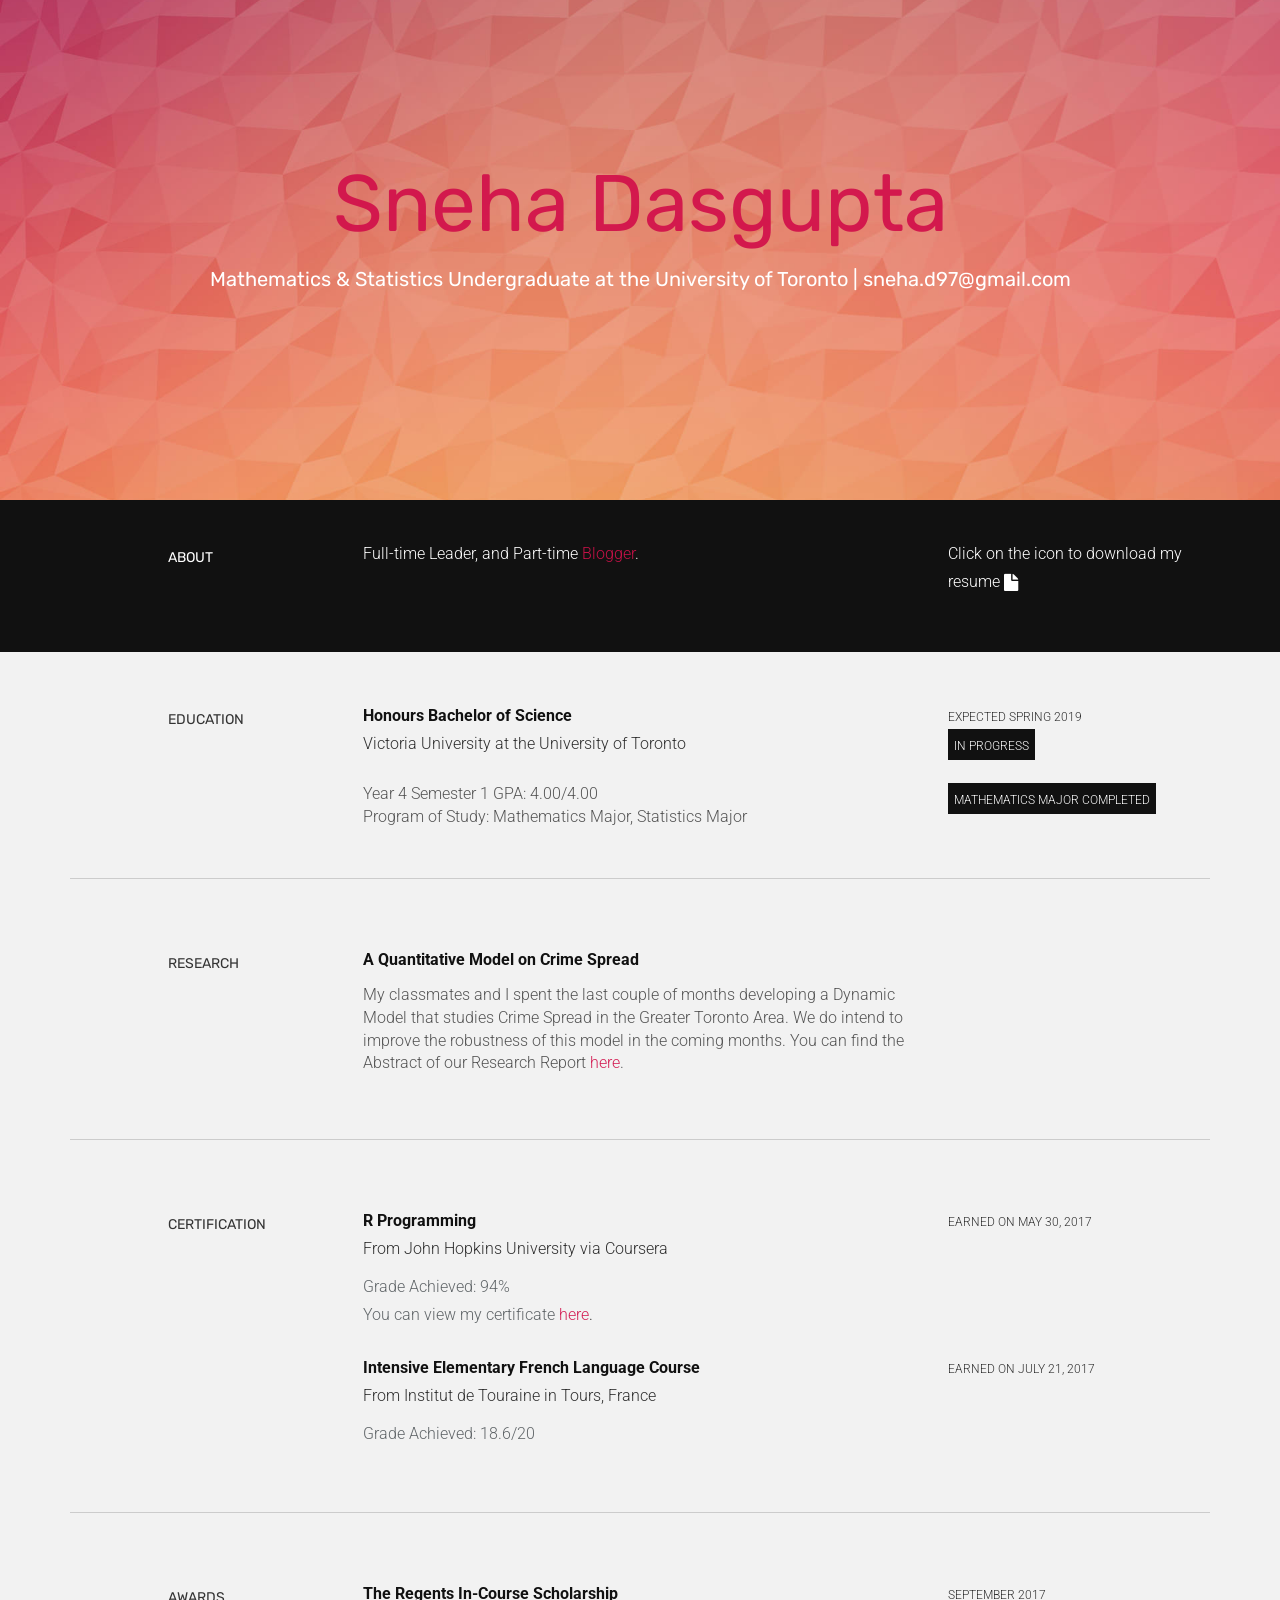
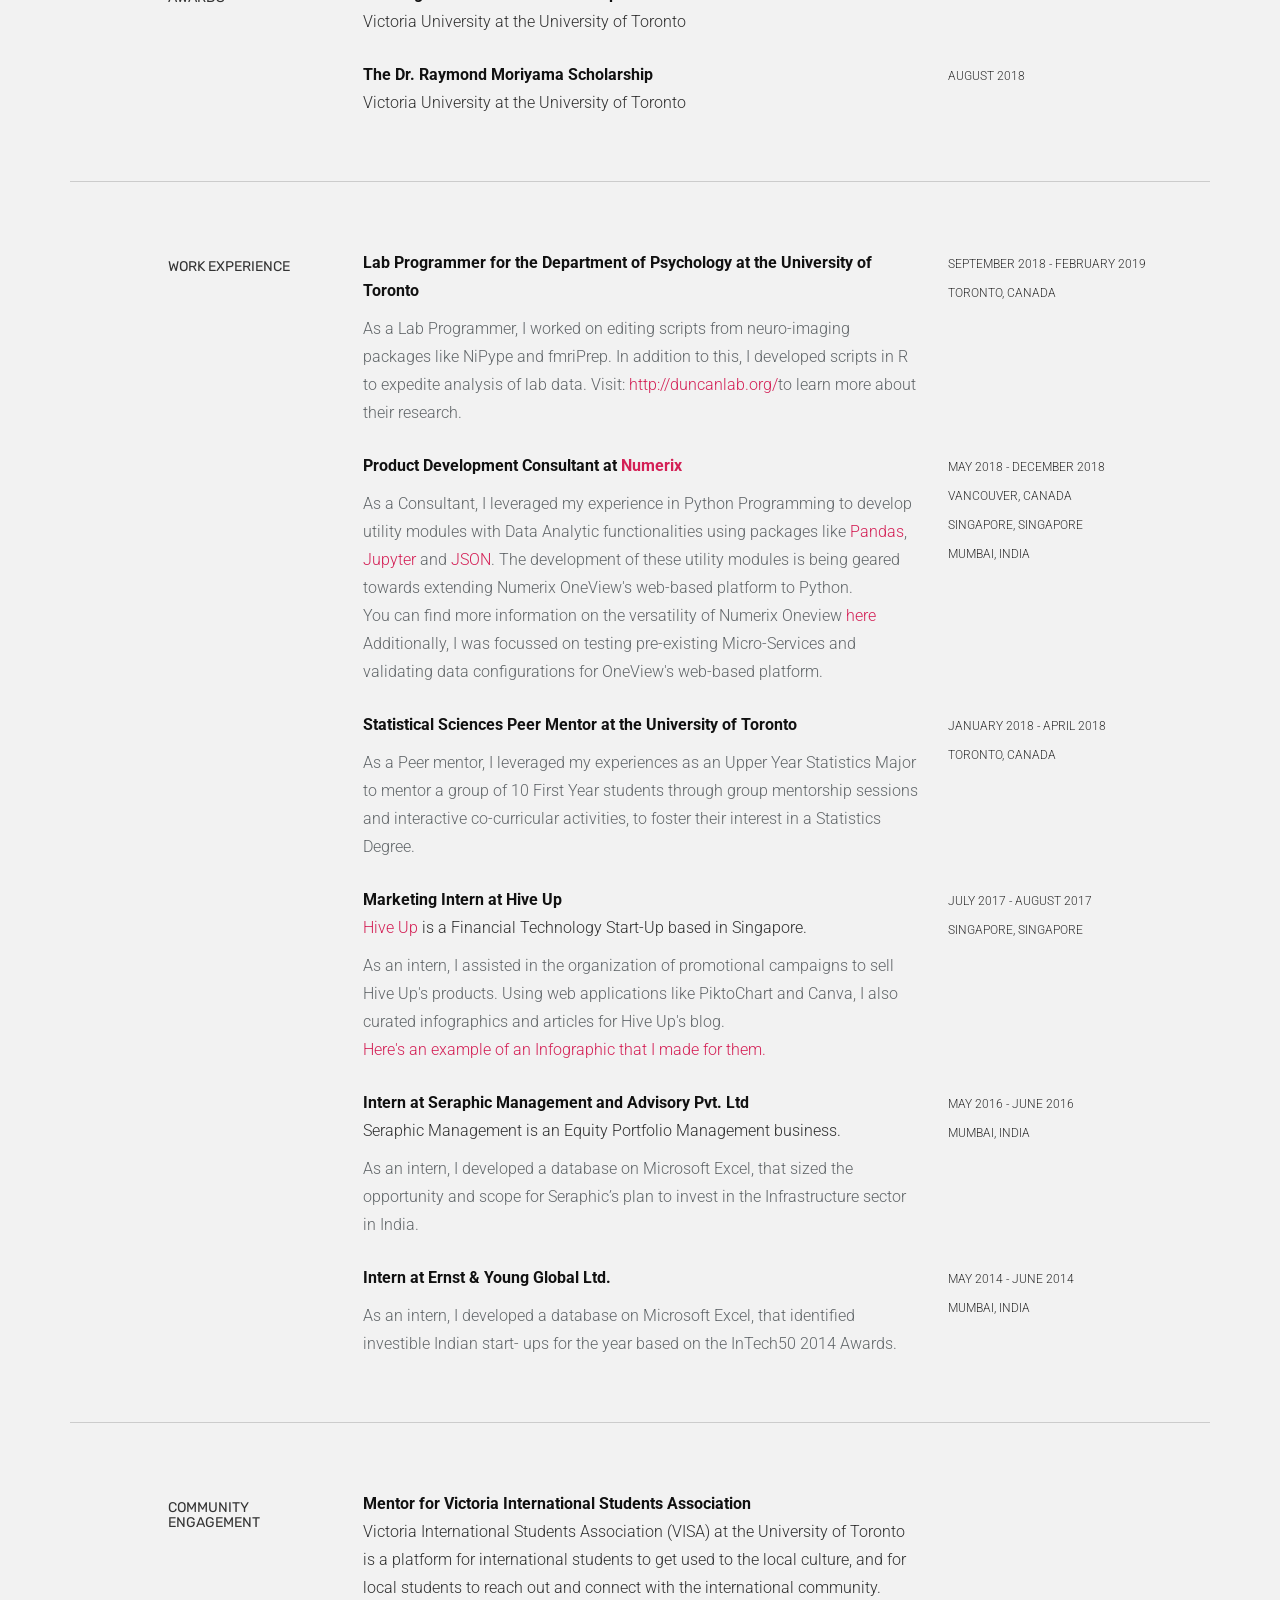
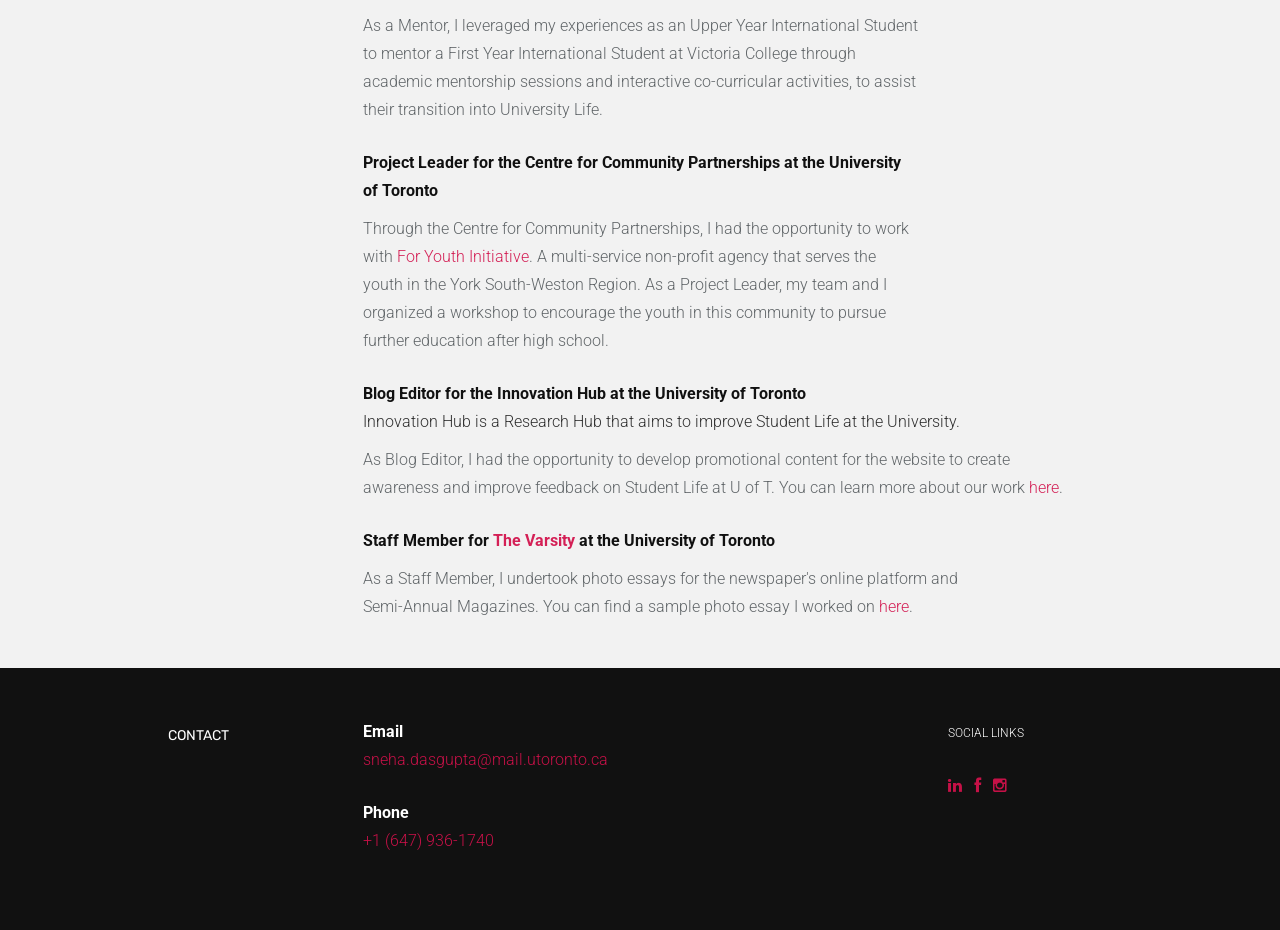
==== commit c22a1b0d: "Update index.html" ====
--- a/index.html
+++ b/index.html
@@ -190,12 +190,14 @@
           </p>
           <p>
               <more>
-                Currently providing Technical Support to the <a href="http://duncanlab.org/">Duncan Lab</a> on a Part-Time basis as a Work-Study Student.
+                As a Lab Programmer, I worked on editing scripts from neuro-imaging packages like NiPype and fmriPrep. In addition to this, 
+                I developed scripts in R to expedite analysis of lab data.
+                Visit: <a href="http://duncanlab.org/">http://duncanlab.org/</a>to learn more about their research.              
 </more>
           </p>
       </div>
         <div class="col-lg-3"> 
-          <p><sm>SEPTEMBER 2018 - PRESENT <br />TORONTO, CANADA</sm></p>
+          <p><sm>SEPTEMBER 2018 - FEBRUARY 2019 <br />TORONTO, CANADA</sm></p>
       </div>
         <div class="col-lg-6 col-lg-offset-3">
             <p class="tight">
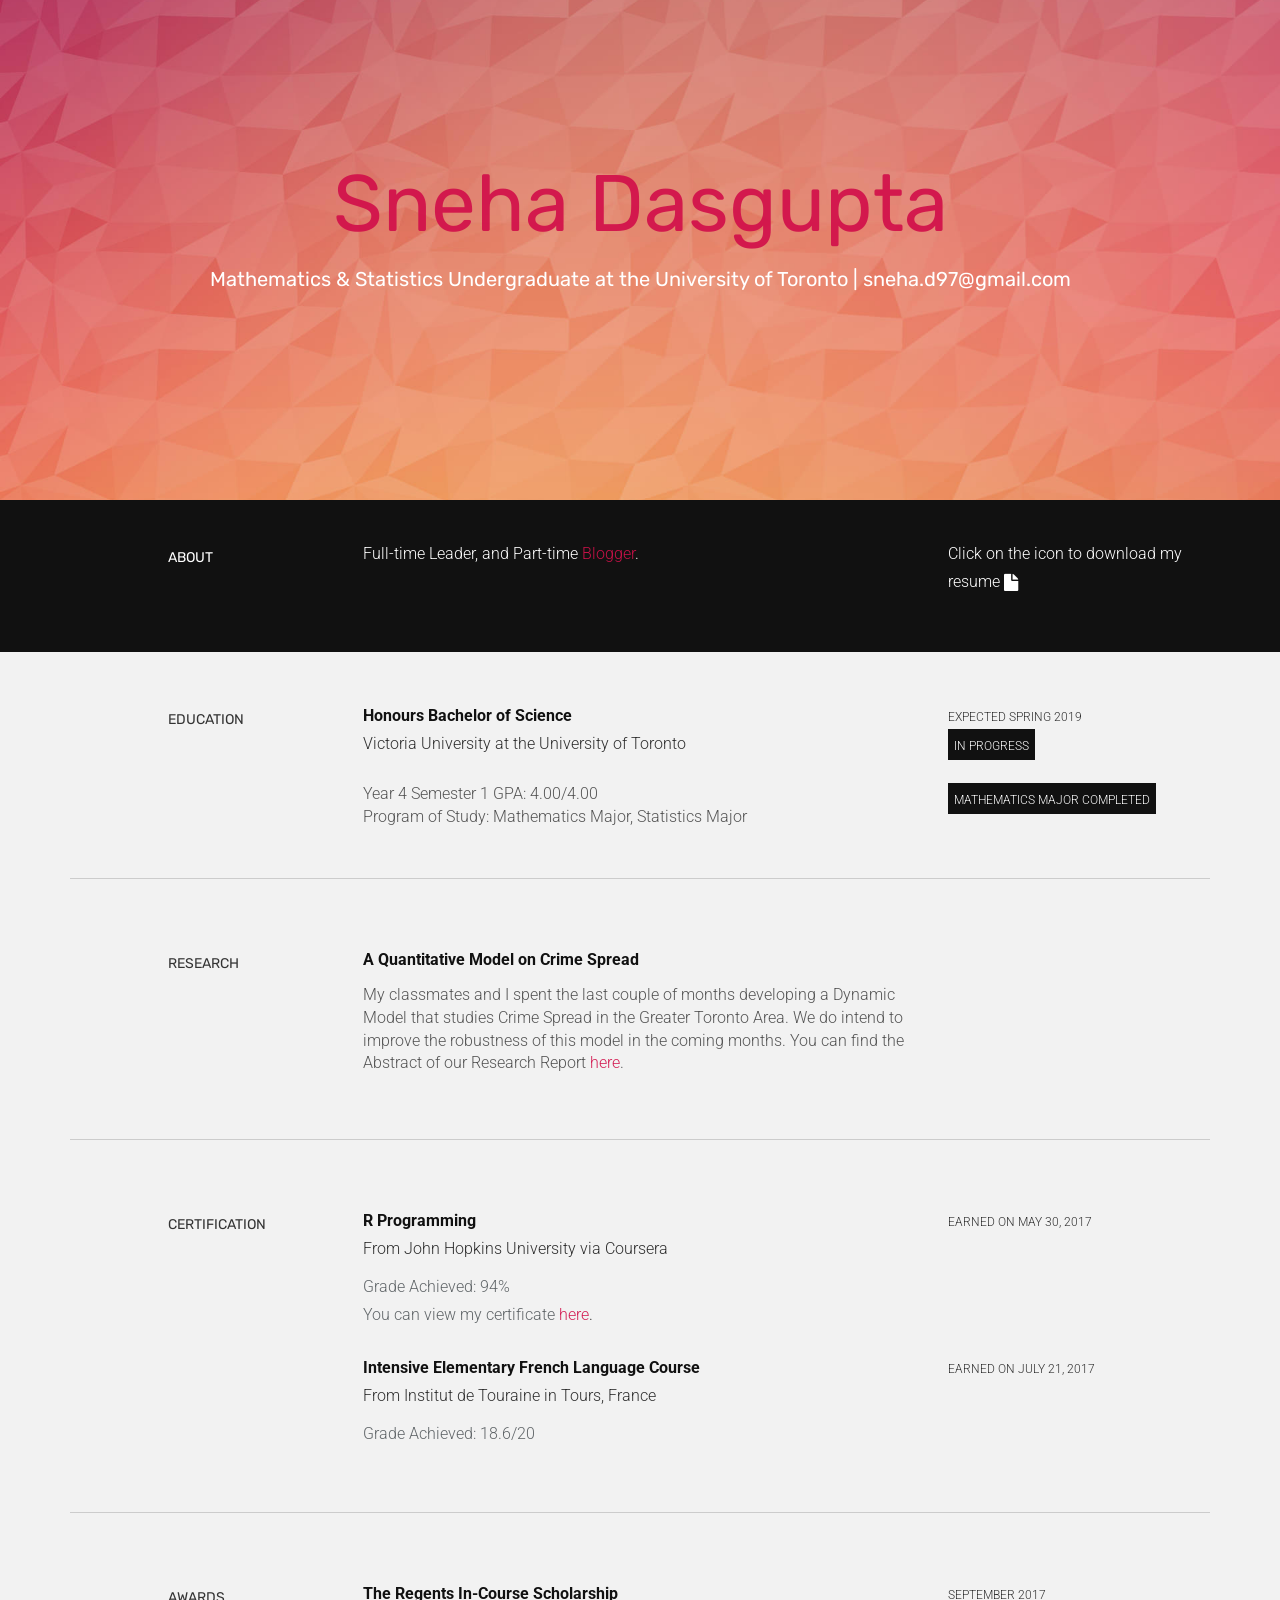
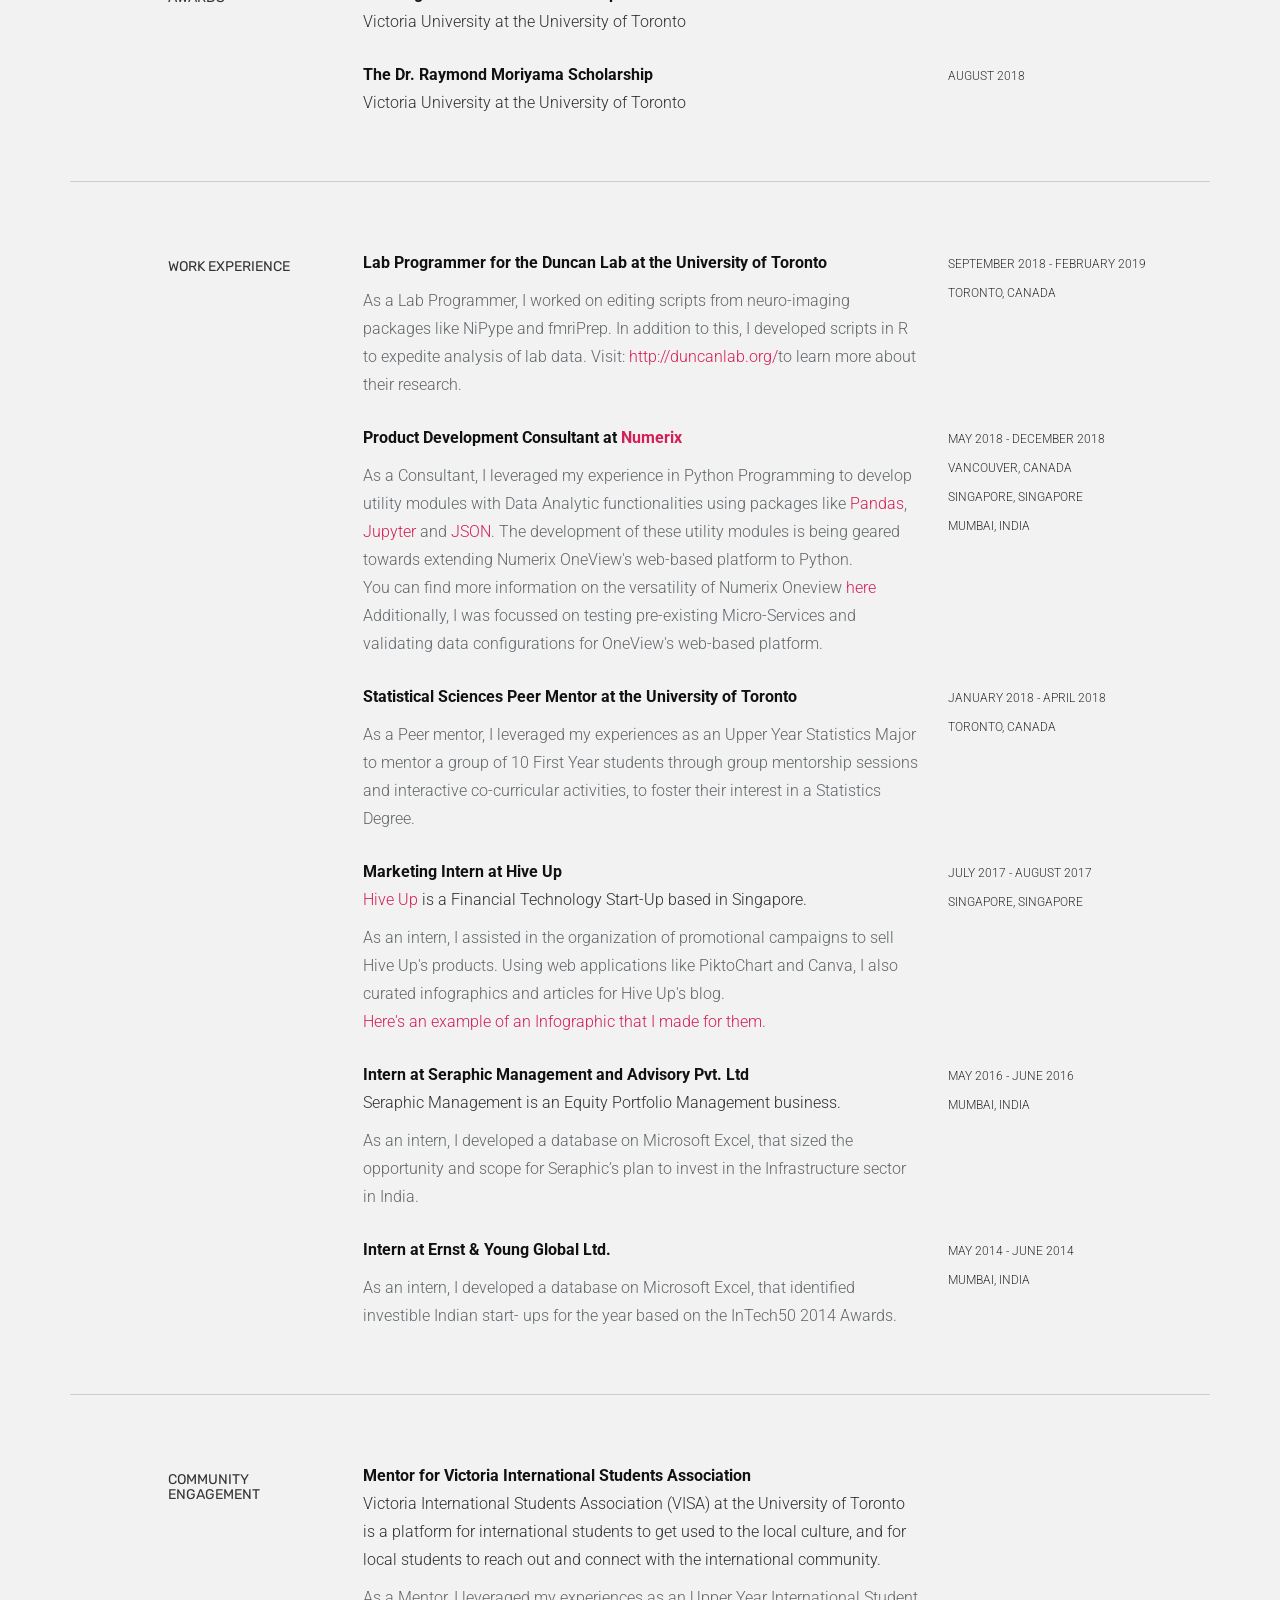
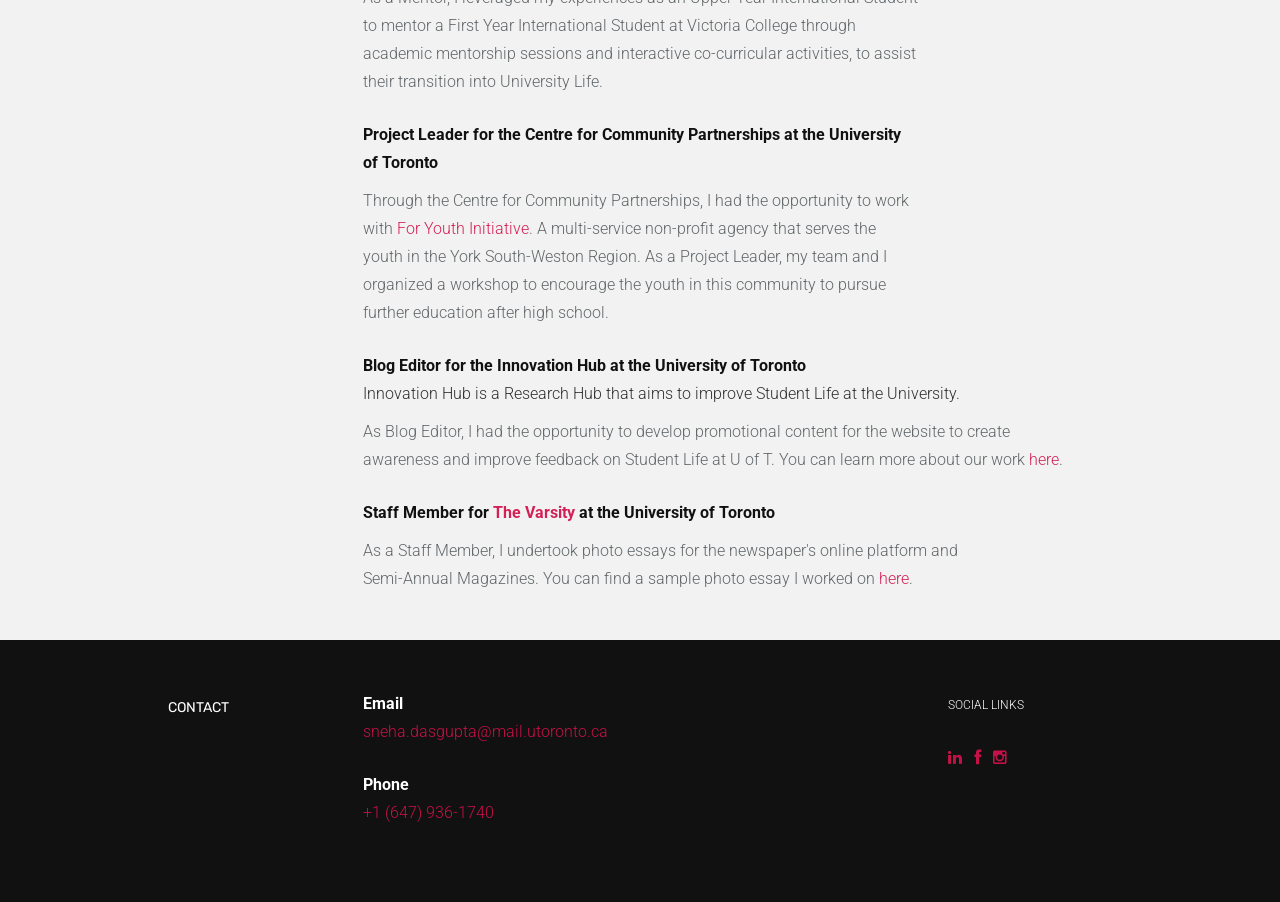
==== commit aba3f84c: "Update index.html" ====
--- a/index.html
+++ b/index.html
@@ -186,7 +186,7 @@
         <!-- EDIT: work line 1 -->
         <div class="col-lg-6">
           <p class="tight">
-              <t>Lab Programmer for the Department of Psychology at the University of Toronto</t><br />
+              <t>Lab Programmer for the Duncan Lab at the University of Toronto</t><br />
           </p>
           <p>
               <more>
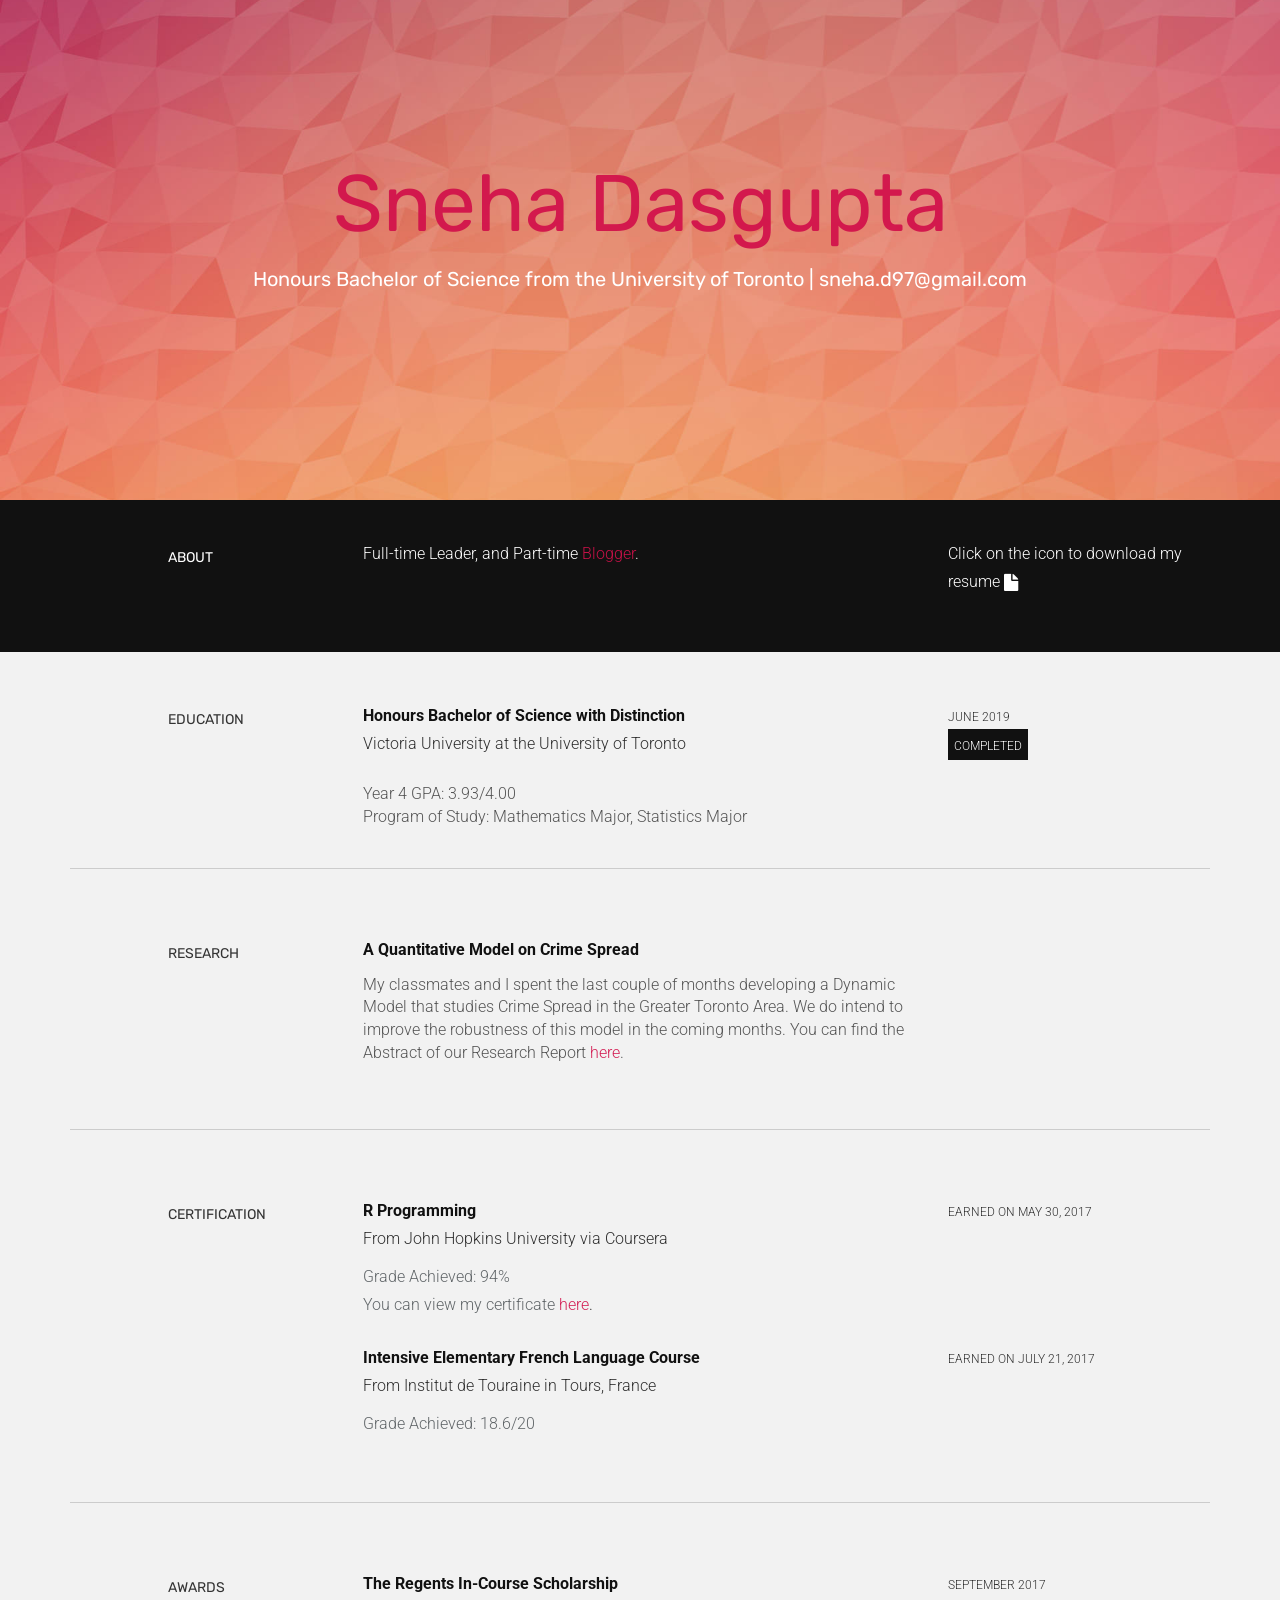
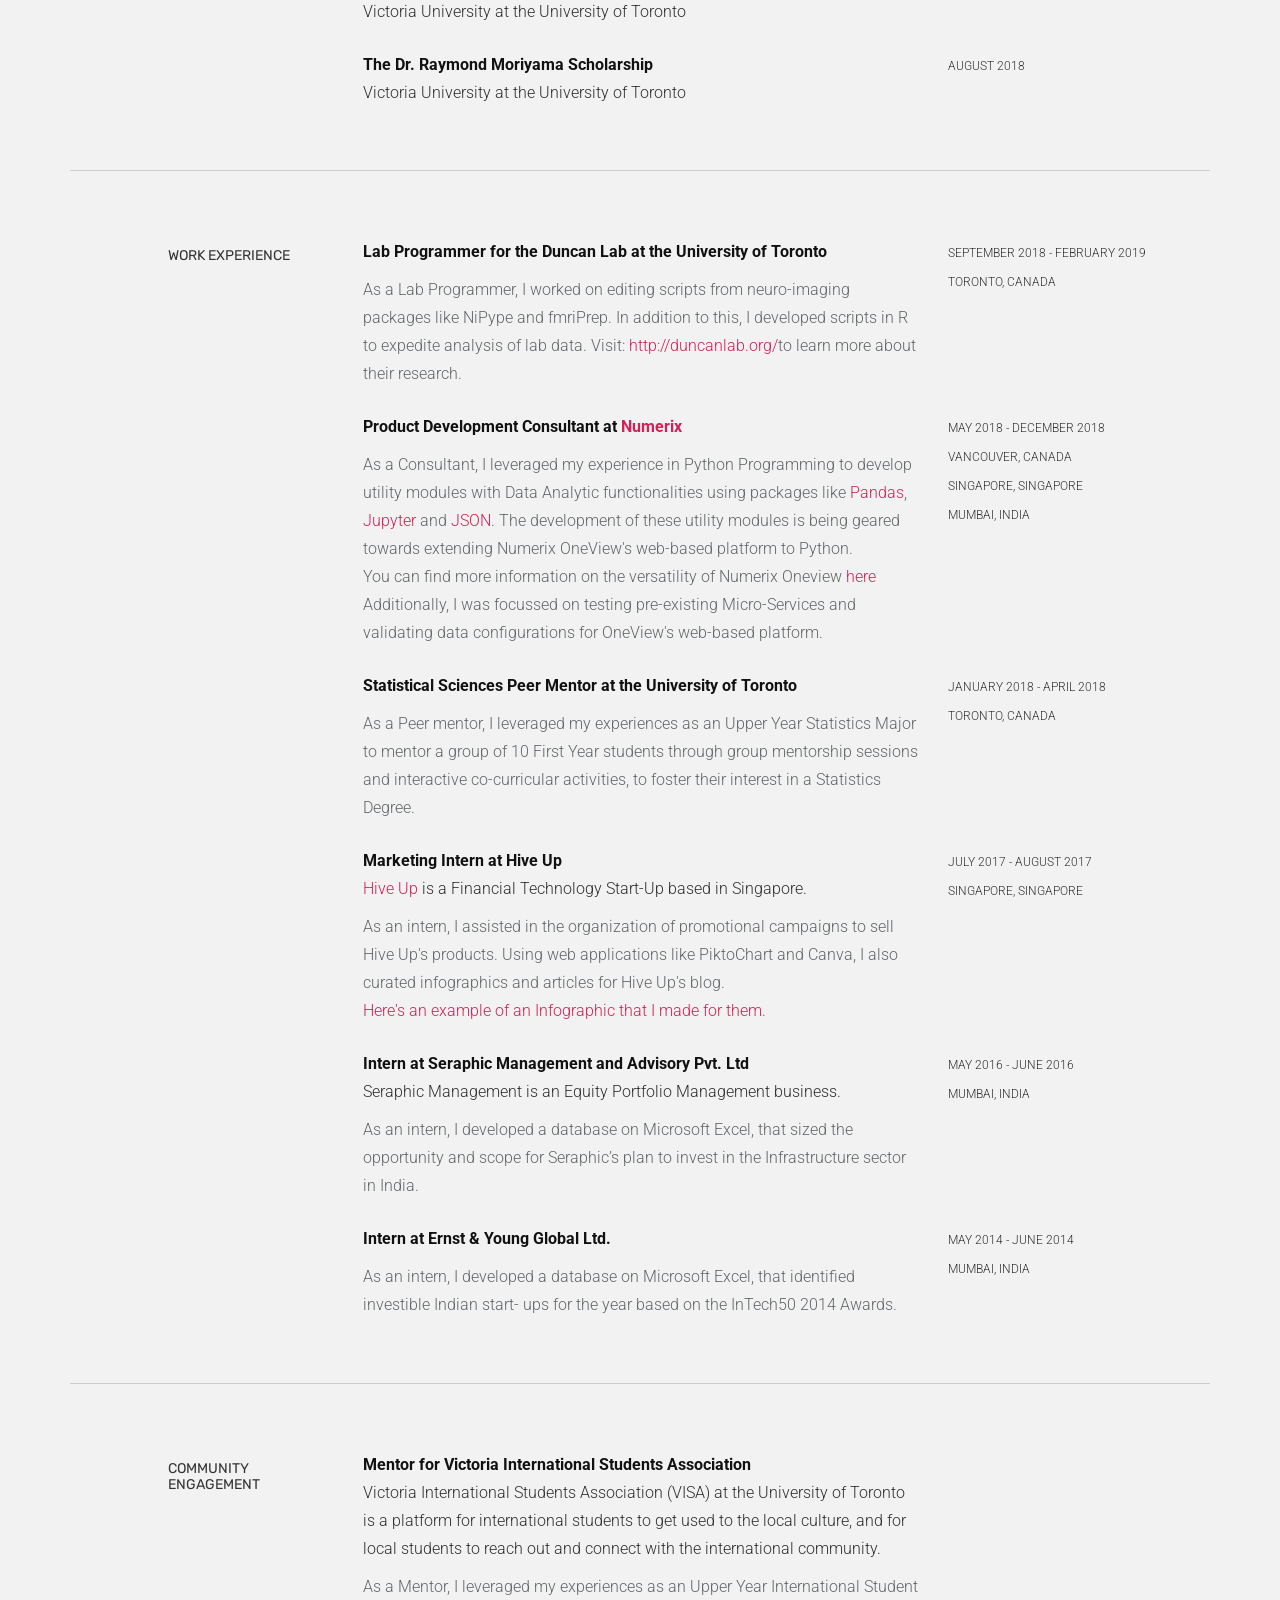
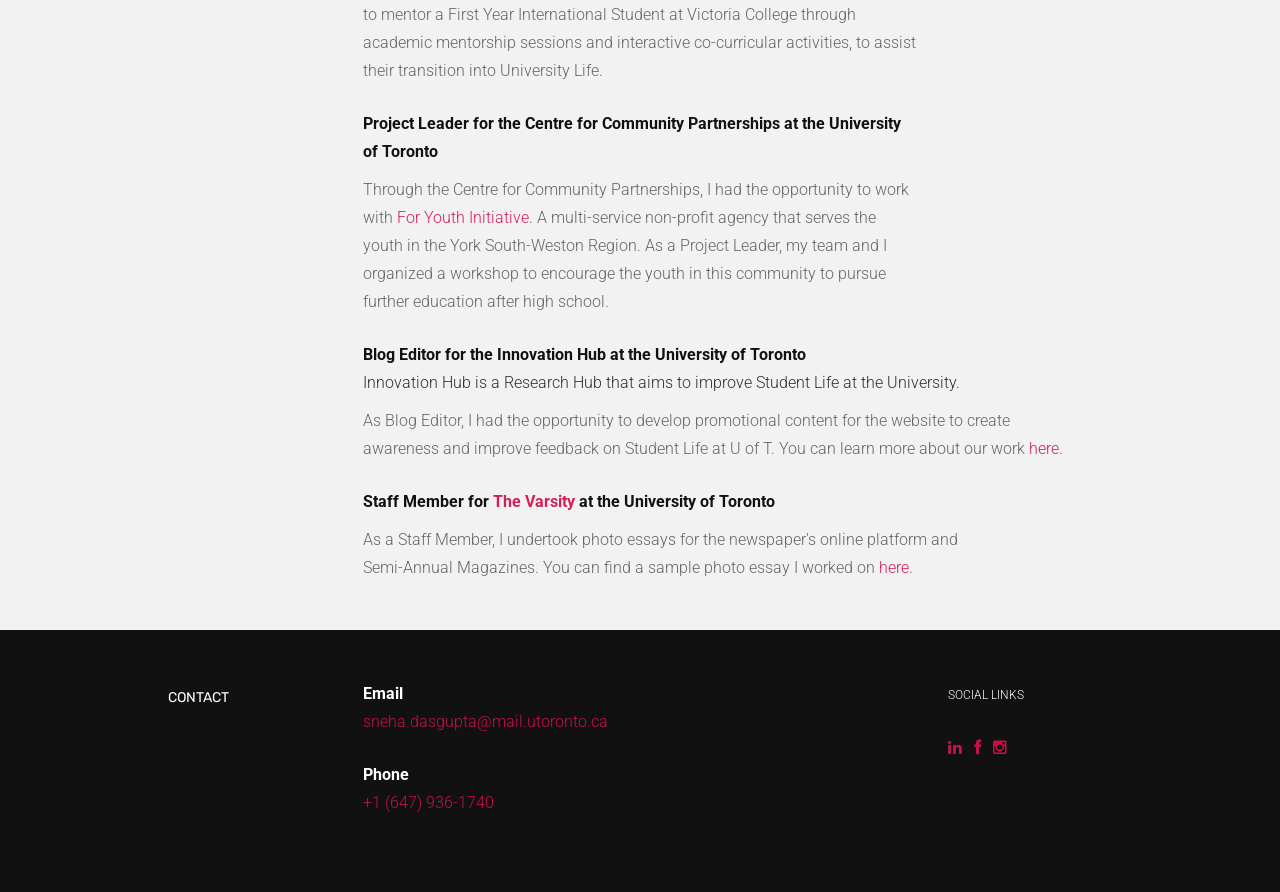
==== commit 01ab6dba: "Update index.html" ====
--- a/index.html
+++ b/index.html
@@ -35,7 +35,7 @@
        <div class="row centered">
          <div class="col-lg-12">
            <h1><a href="https://www.linkedin.com/in/sneha-dasgupta/"> Sneha Dasgupta</a></h1>
-           <h3>Mathematics & Statistics Undergraduate at the University of Toronto | 
+           <h3>Honours Bachelor of Science from the University of Toronto | 
             <a href="mailto:sneha.d97@gmail.com">sneha.d97@gmail.com</a>
            </h3>
          </div><!--/.col-lg-12-->
@@ -72,16 +72,15 @@
         </div>
         <!-- EDIT: education line 1 -->
         <div class="col-lg-6">
-          <p><t>Honours Bachelor of Science</t><br/>
+          <p><t>Honours Bachelor of Science with Distinction</t><br/>
             Victoria University at the University of Toronto
             <!--<br/><i>Extra info here</i>-->
-          </p> Year 4 Semester 1 GPA: 4.00/4.00
+          </p> Year 4 GPA: 3.93/4.00
           <br />Program of Study: Mathematics Major, Statistics Major
         </div>
         <div class="col-lg-3">
-          <p><sm>Expected SPRING 2019</sm><br/>
-          <imp><sm>IN PROGRESS</sm></imp>
-          <p><imp><sm>MATHEMATICS MAJOR COMPLETED</sm></imp></p>
+          <p><sm>June 2019</sm><br/>
+          <imp><sm>COMPLETED</sm></imp></p>
           </p>
         </div>
   
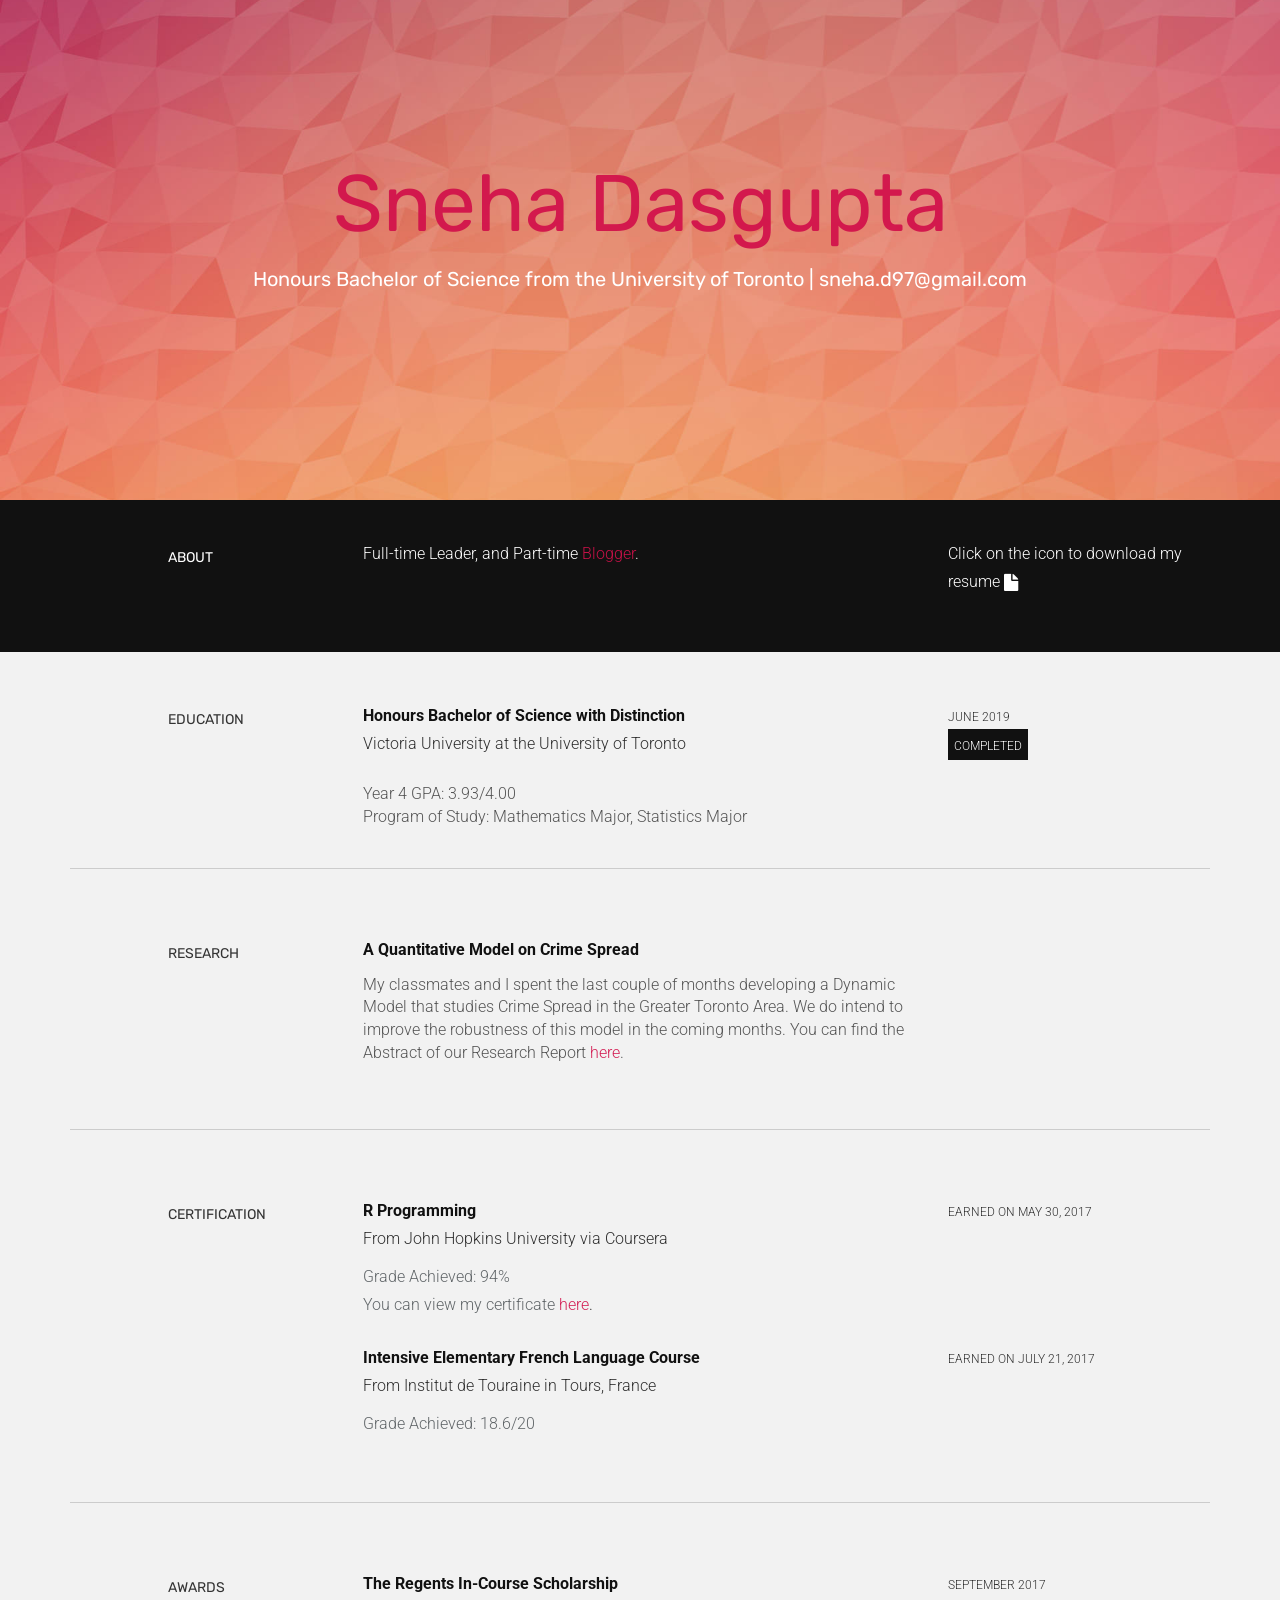
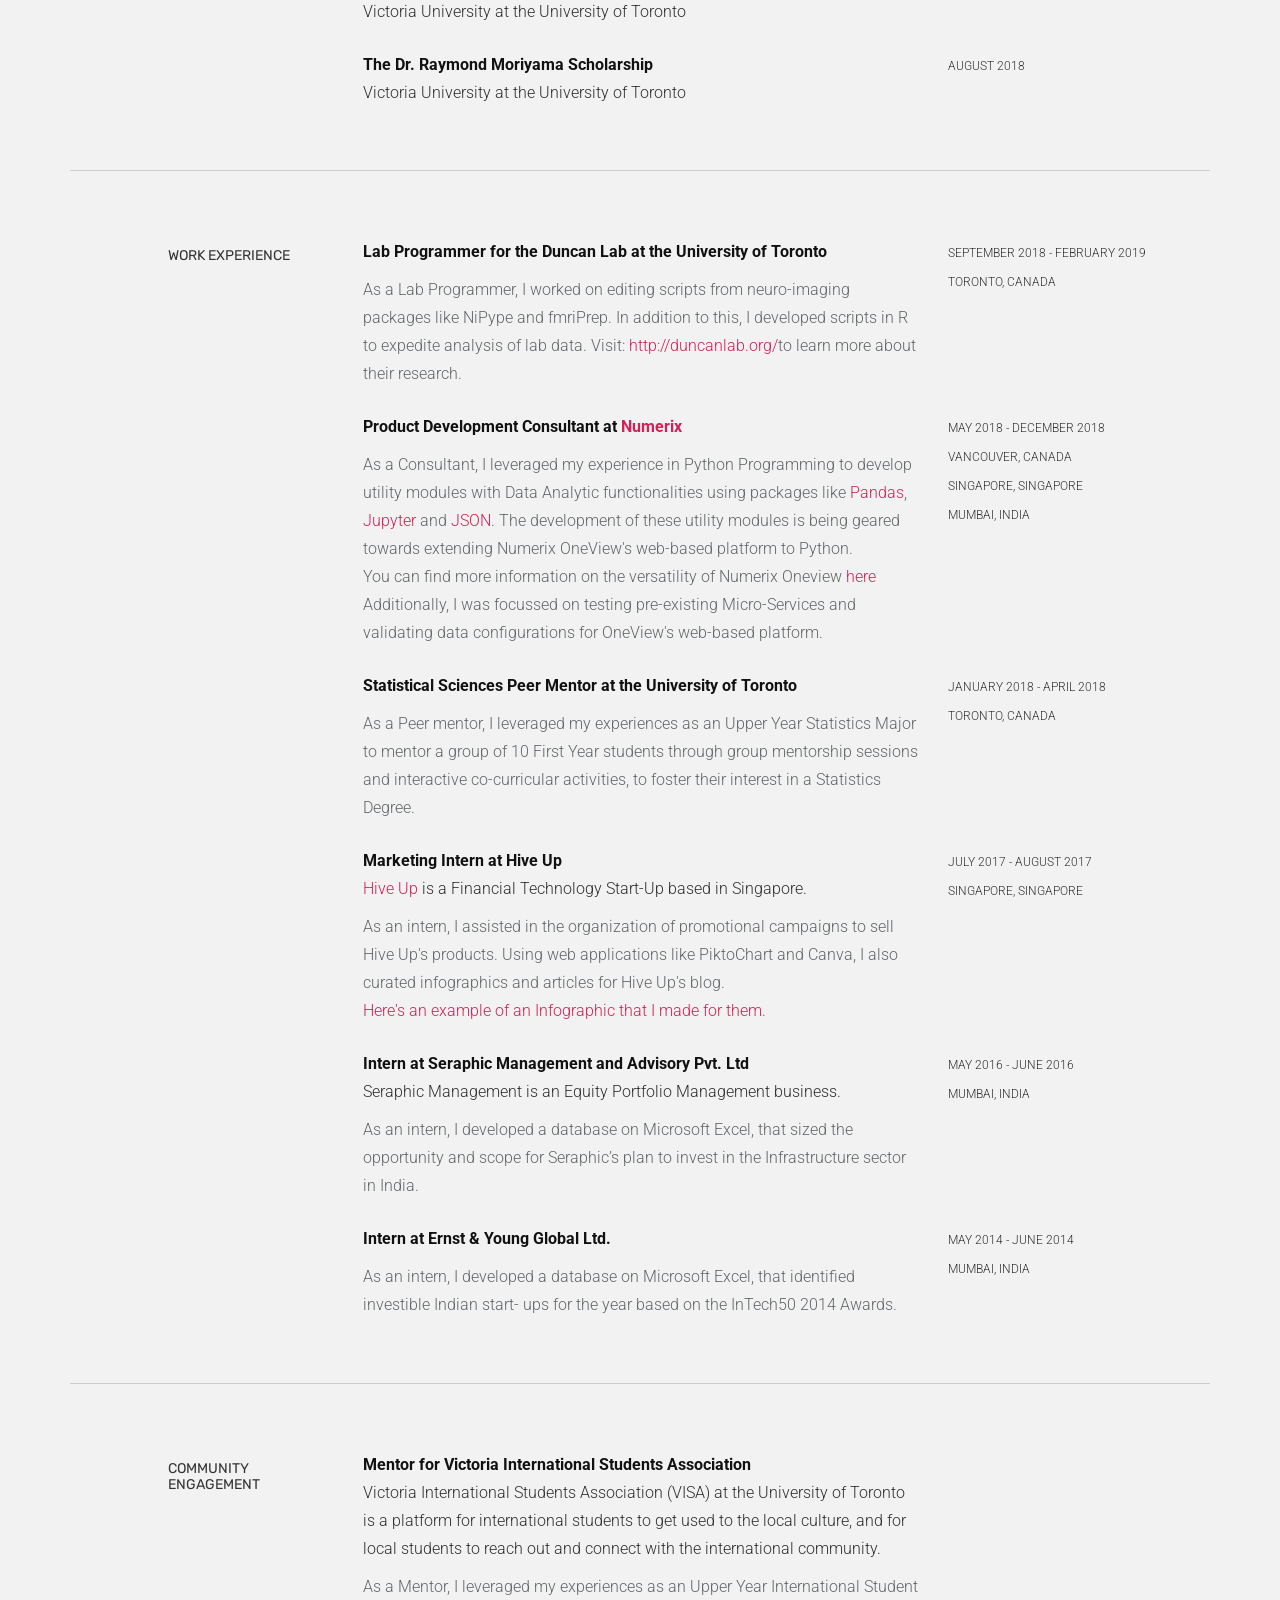
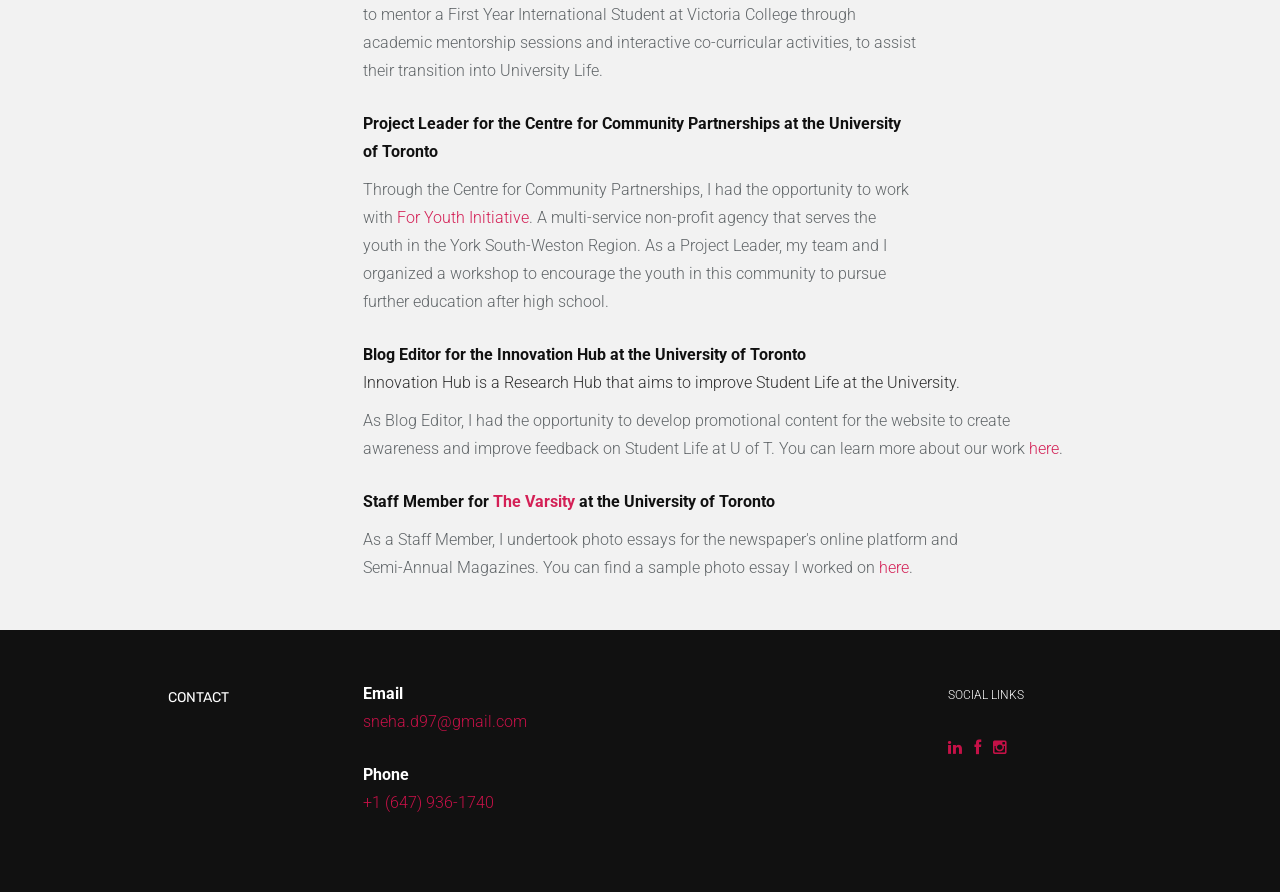
==== commit b670c07c: "Update index.html" ====
--- a/index.html
+++ b/index.html
@@ -346,7 +346,7 @@
 				<!-- EDIT: email -->
 				<div class="col-lg-6">
 					<p><t>Email</t><br/>
-						<a href="mailto:sneha.dasgupta@mail.utoronto.ca" class="mail">sneha.dasgupta@mail.utoronto.ca</a> <br/>
+						<a href="mailto:sneha.d97@gmail.com" class="mail">sneha.d97@gmail.com</a> <br/>
 					</p>
 					<!-- EDIT: phone number -->
 					<p><t>Phone</t><br/>
